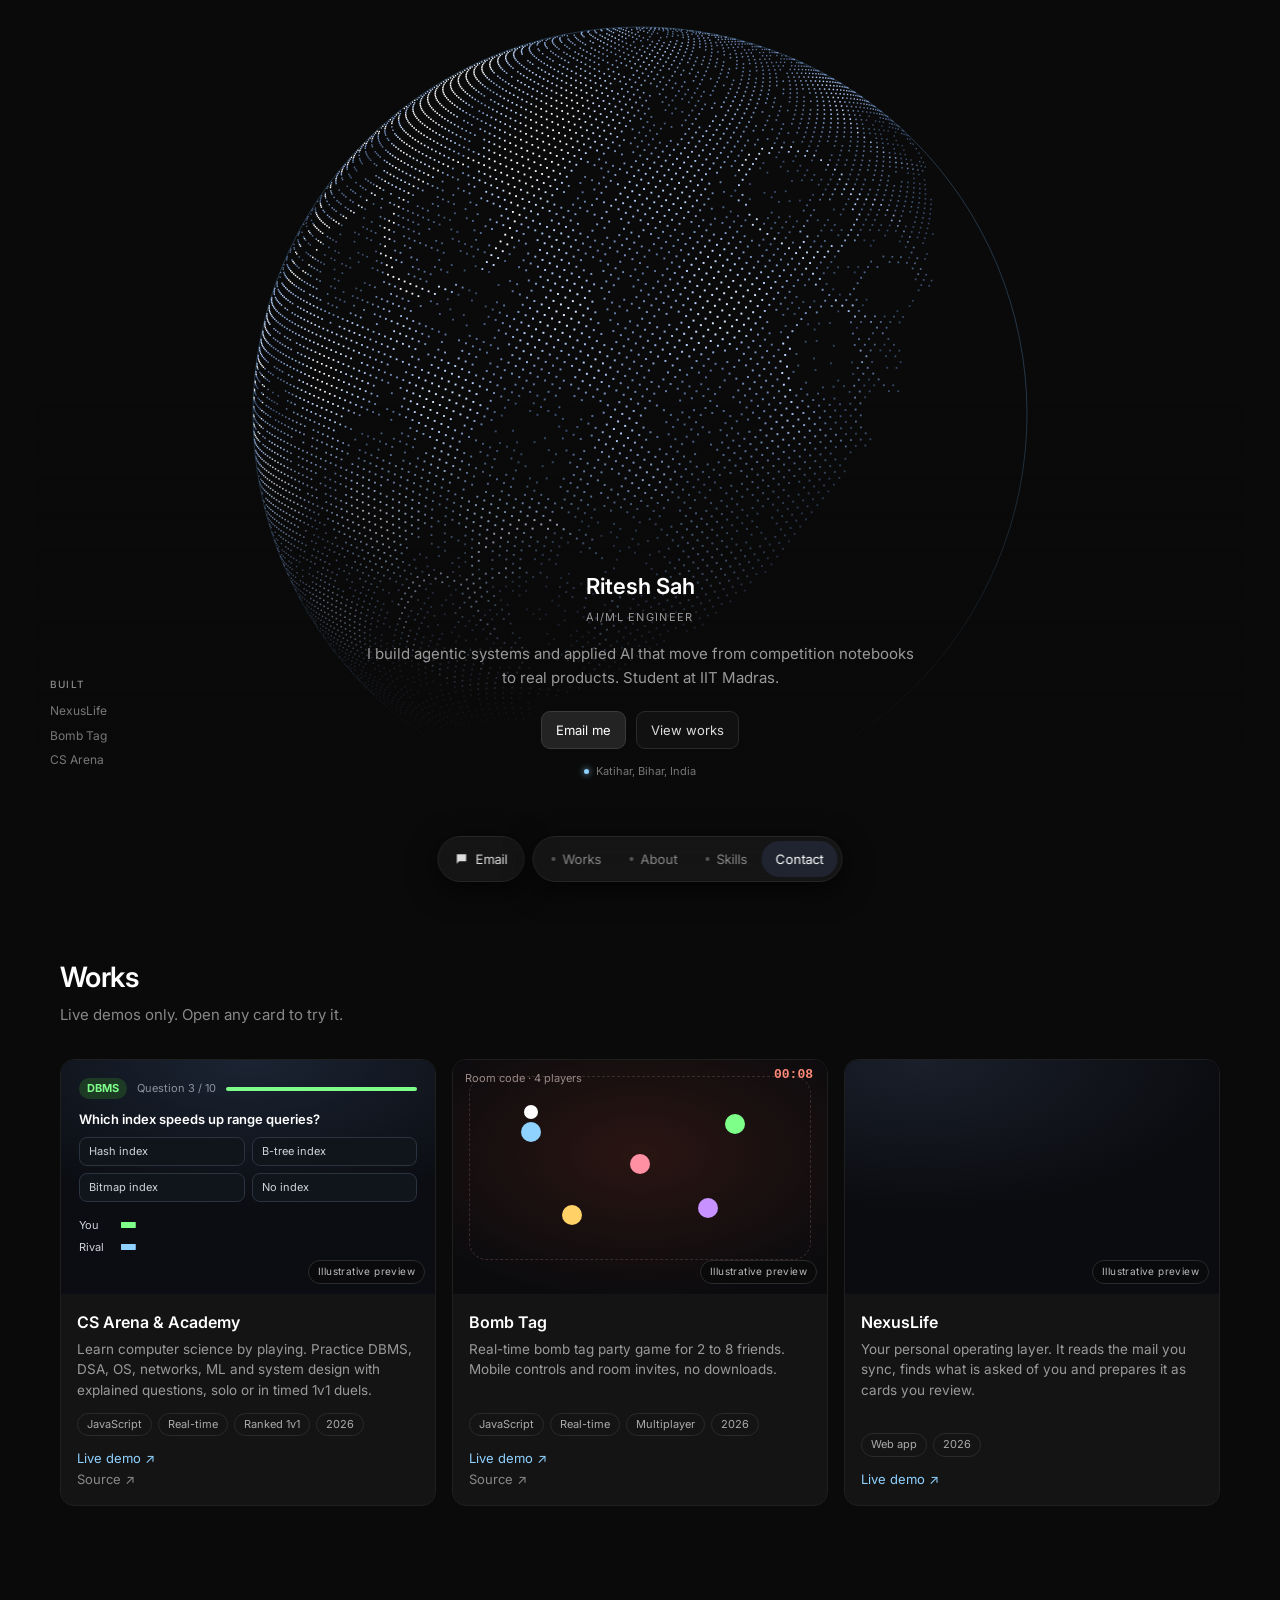
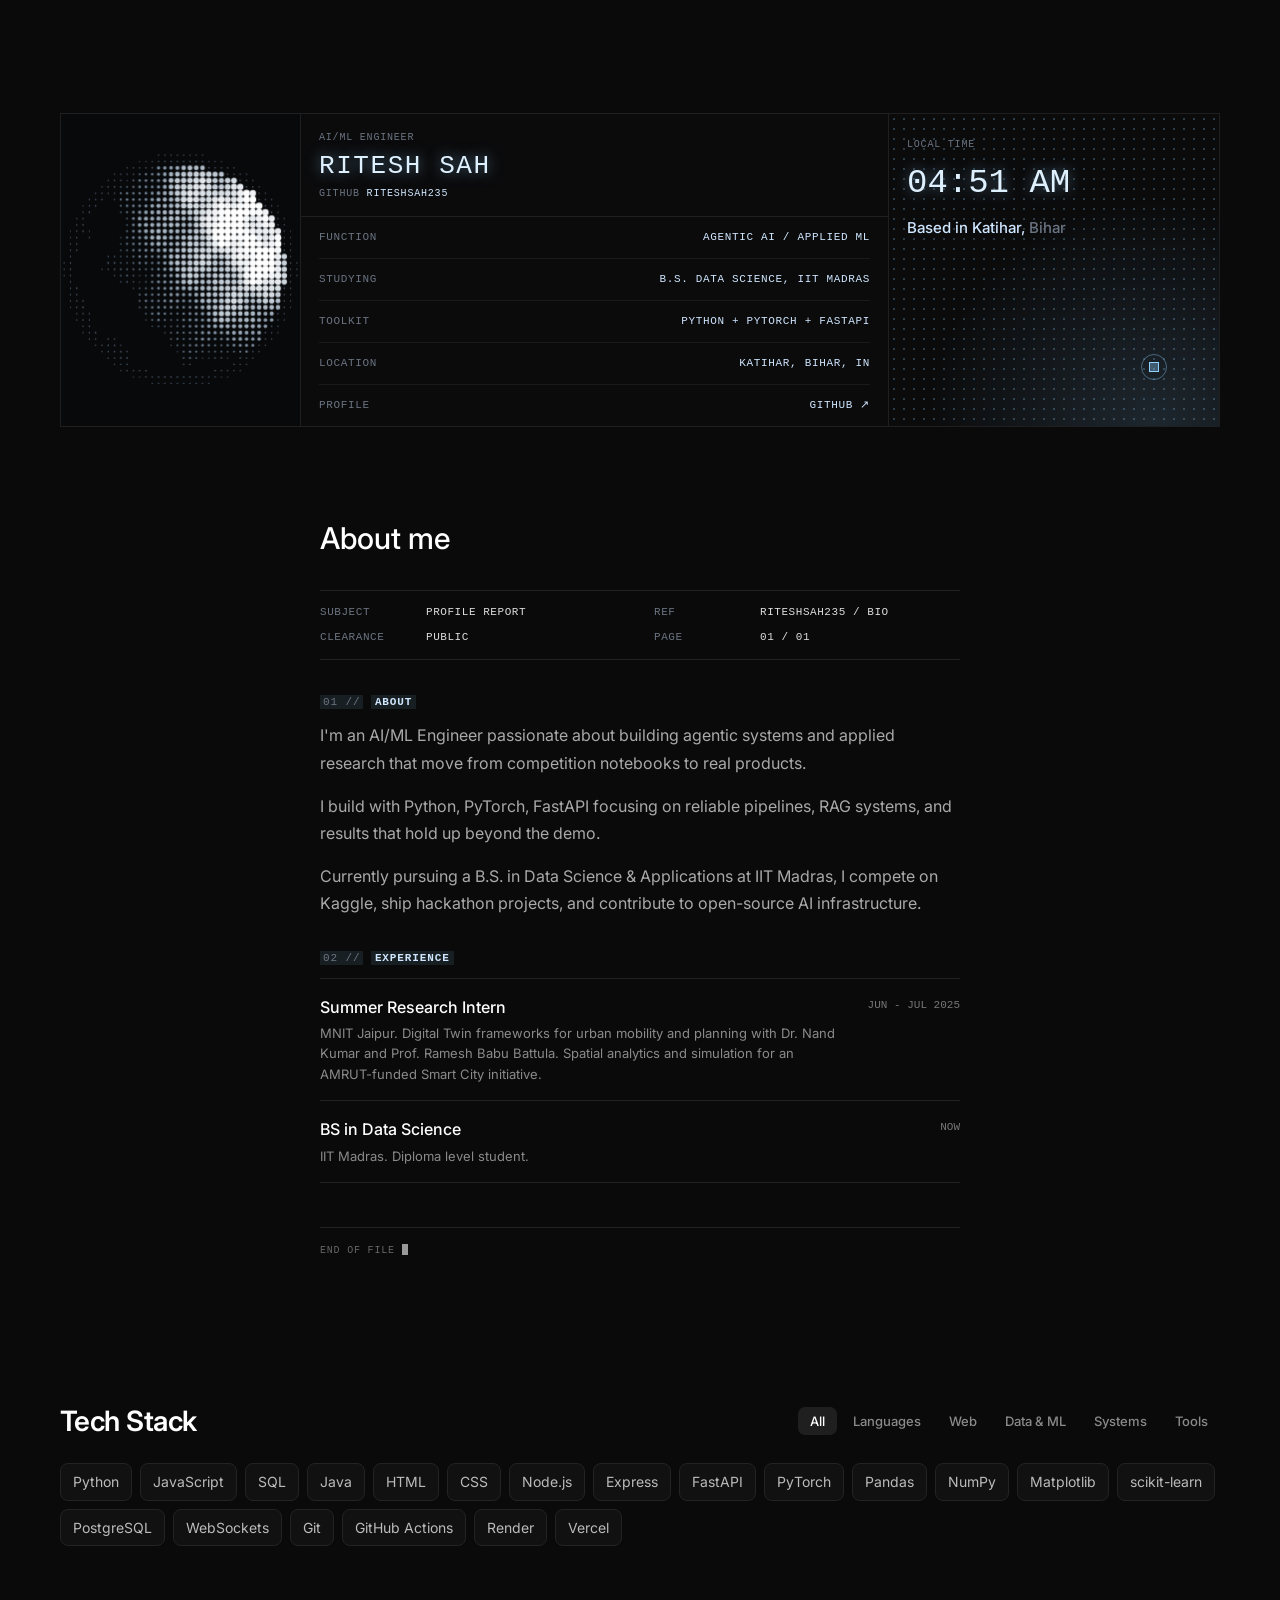
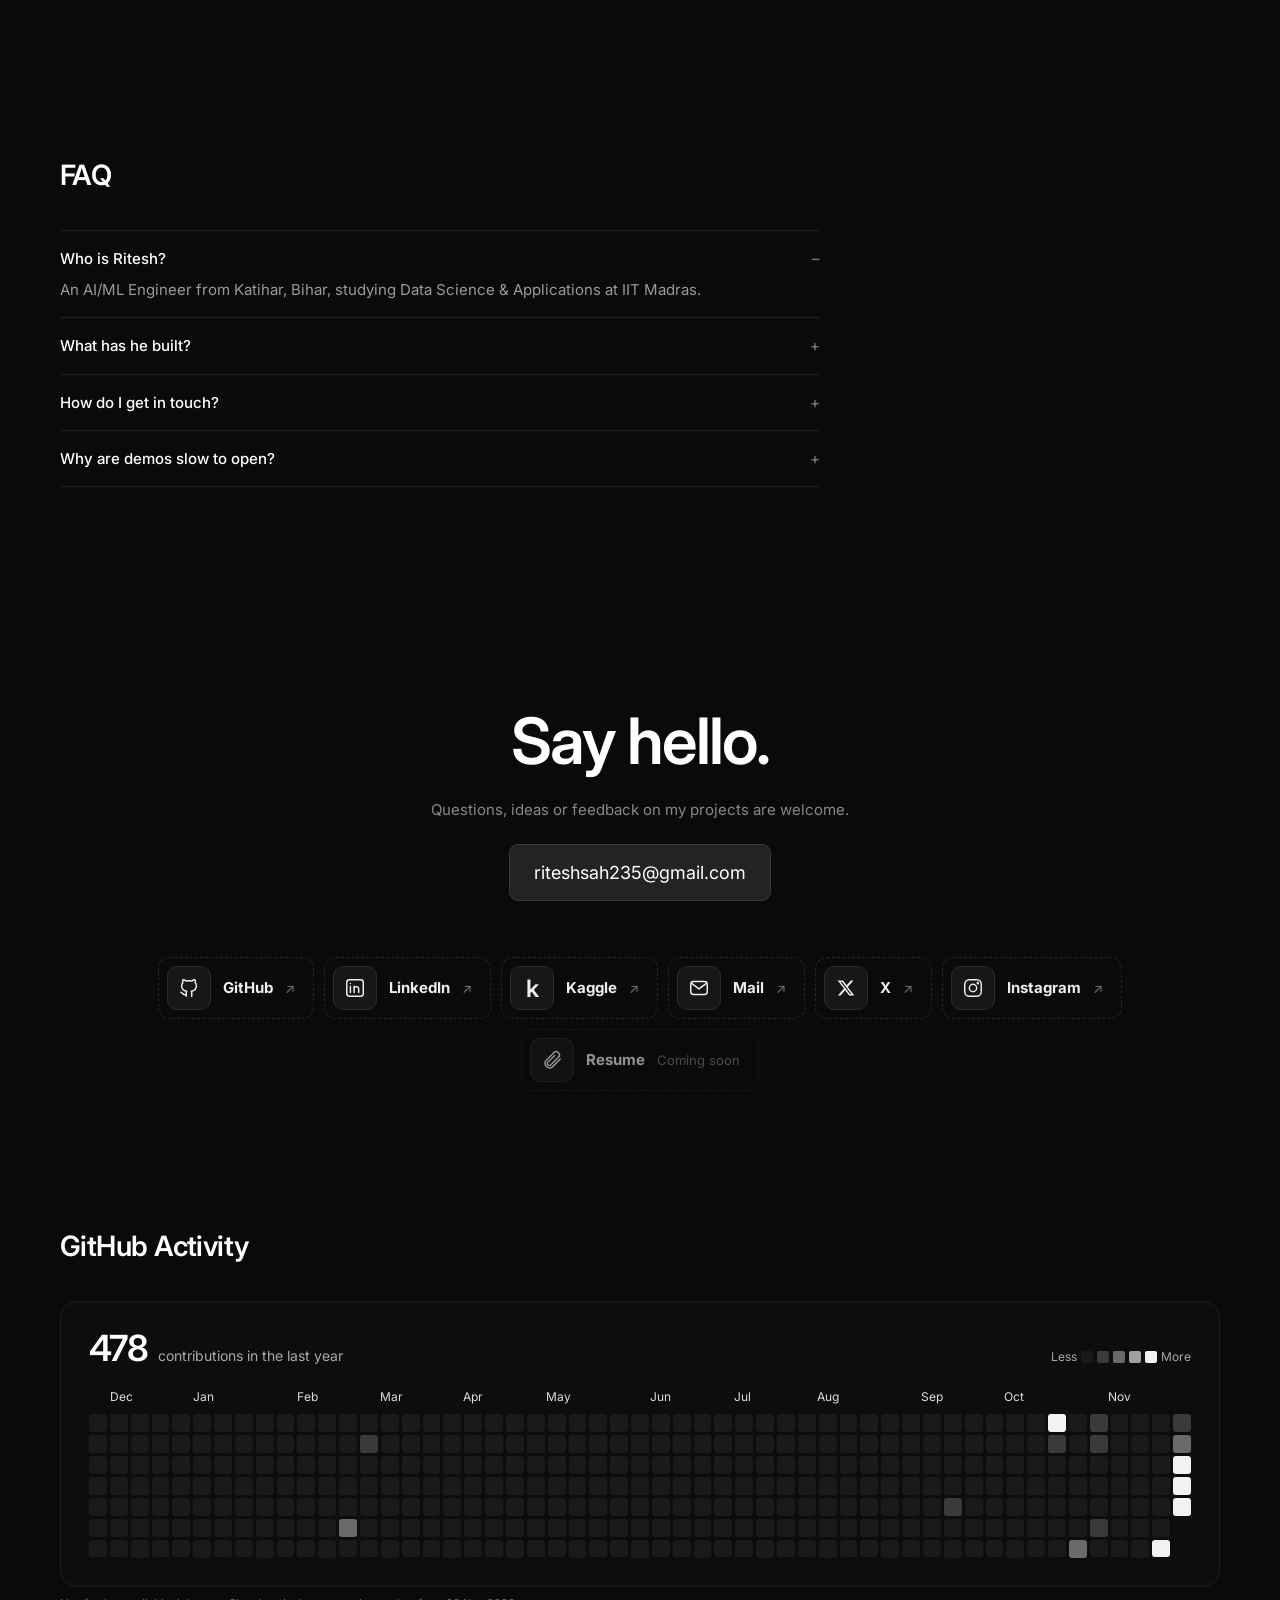
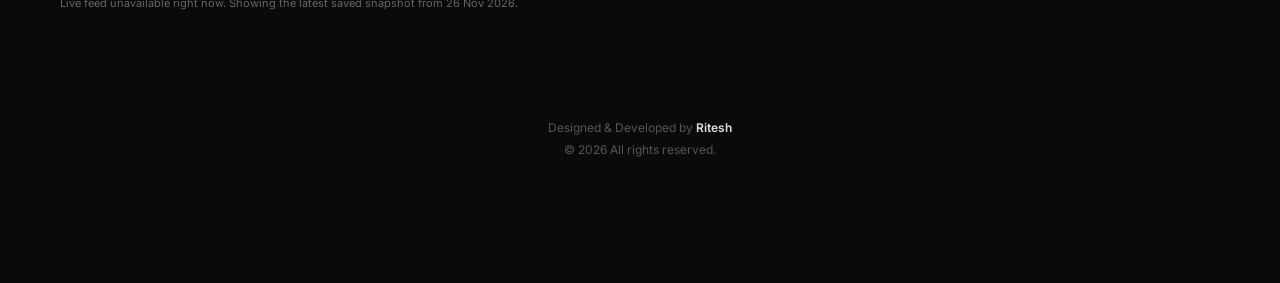
==== index.html @ d770f4d2 "Publish portfolio site" ====
<!doctype html>
<html lang="en">
<head>
<meta charset="utf-8">
<meta name="viewport" content="width=device-width, initial-scale=1">
<title>Ritesh Sah, AI/ML Engineer</title>
<meta name="description" content="Ritesh Sah is an AI/ML Engineer building agentic systems and applied research. Live projects, tech stack, GitHub activity and contact.">
<meta property="og:title" content="Ritesh Sah, AI/ML Engineer">
<meta property="og:description" content="Learning by building. Improving by testing. Live projects, experience and contact.">
<link rel="preconnect" href="https://fonts.googleapis.com">
<link rel="preconnect" href="https://fonts.gstatic.com" crossorigin>
<link href="https://fonts.googleapis.com/css2?family=Inter:wght@400;500;600&display=swap" rel="stylesheet">
<link rel="stylesheet" href="style.css">
</head>
<body>
<script>document.documentElement.classList.add("js")</script>

<section id="top" class="hero">
  <canvas id="moon" aria-hidden="true"></canvas>
  <div class="hero-text">
    <h1 style="--i:0">Ritesh Sah</h1>
    <p class="role" style="--i:1">AI/ML ENGINEER</p>
    <p class="lead" style="--i:2">I build agentic systems and applied AI that move from competition notebooks to real products. Student at IIT Madras.</p>
    <div class="cta" style="--i:3">
      <a class="btn primary" href="mailto:riteshsah235@gmail.com">Email me</a>
      <a class="btn" href="#works">View works</a>
    </div>
    <p class="avail" style="--i:4"><i></i>Katihar, Bihar, India</p>
  </div>
  <aside class="clients">
    <h6>BUILT</h6>
    <a href="#works">NexusLife</a><a href="#works">Bomb Tag</a><a href="#works">CS Arena</a>
  </aside>
</section>

<main>
<section id="works" class="works" data-reveal>
  <div class="sec-head"><h2>Works</h2><p>Live demos only. Open any card to try it.</p></div>
  <div class="grid">
    <article class="card" data-card>
      <a class="shot" href="https://cs-arena-kz30.onrender.com/" target="_blank" rel="noopener"><div class="viz v-cs" aria-hidden="true"><div class="vh"><b>DBMS</b><span>Question 3 / 10</span><i class="tmr"></i></div><p class="q">Which index speeds up range queries?</p><div class="opts"><div>Hash index</div><div class="c">B-tree index</div><div>Bitmap index</div><div>No index</div></div><div class="duel"><span>You</span><em class="b1"></em><span>Rival</span><em class="b2"></em></div></div><img class="cap" src="cs-arena.jpg" alt="CS Arena and Academy home page" loading="lazy"><span class="vtag"><u>Illustrative preview</u><u>Demo capture</u></span></a>
      <div class="meta"><div><h3>CS Arena &amp; Academy</h3><p>Learn computer science by playing. Practice DBMS, DSA, OS, networks, ML and system design with explained questions, solo or in timed 1v1 duels.</p></div>
      <ul class="tags"><li>JavaScript</li><li>Real-time</li><li>Ranked 1v1</li><li>2026</li></ul>
      <a class="go" href="https://cs-arena-kz30.onrender.com/" target="_blank" rel="noopener">Live demo ↗</a> <a class="go alt" href="https://github.com/riteshsah235/cs-arena" target="_blank" rel="noopener">Source ↗</a></div>
    </article>
    <article class="card" data-card>
      <a class="shot" href="https://bomb-tag-arena.onrender.com/" target="_blank" rel="noopener"><div class="viz v-bt" aria-hidden="true"><div class="arena"><b class="p p1"></b><b class="p p2"></b><b class="p p3"></b><b class="p p4"></b><b class="p p5"></b><i class="bomb"></i></div><span class="room">Room code · 4 players</span><span class="clock">00:08</span></div><img class="cap" src="bomb-tag.jpg" alt="Bomb Tag landing screen" loading="lazy"><span class="vtag"><u>Illustrative preview</u><u>Demo capture</u></span></a>
      <div class="meta"><div><h3>Bomb Tag</h3><p>Real-time bomb tag party game for 2 to 8 friends. Mobile controls and room invites, no downloads.</p></div>
      <ul class="tags"><li>JavaScript</li><li>Real-time</li><li>Multiplayer</li><li>2026</li></ul>
      <a class="go" href="https://bomb-tag-arena.onrender.com/" target="_blank" rel="noopener">Live demo ↗</a> <a class="go alt" href="https://github.com/riteshsah235/bomb-tag-arena" target="_blank" rel="noopener">Source ↗</a></div>
    </article>
    <article class="card" data-card>
      <a class="shot" href="https://nexuslife-dg8a.onrender.com/" target="_blank" rel="noopener"><div class="viz v-nx" aria-hidden="true"><div class="mail"><div class="m m1"><b></b><span></span></div><div class="m m2 hit"><b></b><span></span></div><div class="m m3"><b></b><span></span></div><div class="m m4"><b></b><span></span></div></div><div class="stack"><div class="k k1">Action found</div><div class="k k2">Ready to review</div></div></div><img class="cap" src="nexuslife.jpg" alt="NexusLife home page" loading="lazy"><span class="vtag"><u>Illustrative preview</u><u>Demo capture</u></span></a>
      <div class="meta"><div><h3>NexusLife</h3><p>Your personal operating layer. It reads the mail you sync, finds what is asked of you and prepares it as cards you review.</p></div>
      <ul class="tags"><li>Web app</li><li>2026</li></ul>
      <a class="go" href="https://nexuslife-dg8a.onrender.com/" target="_blank" rel="noopener">Live demo ↗</a></div>
    </article>
  </div>
</section>

<section id="about" class="about" data-reveal>
  <div class="dossier">
    <canvas id="glyph" class="glyph" width="480" height="520" aria-hidden="true"></canvas>
    <div class="idc">
      <div class="idh"><div><span class="lbl">AI/ML ENGINEER</span><h2 class="idname">RITESH SAH</h2><span class="lbl">GITHUB <b>riteshsah235</b></span></div></div>
      <dl class="idrows">
        <div><dt>Function</dt><dd>Agentic AI / Applied ML</dd></div>
        <div><dt>Studying</dt><dd>B.S. Data Science, IIT Madras</dd></div>
        <div><dt>Toolkit</dt><dd>Python + PyTorch + FastAPI</dd></div>
        <div><dt>Location</dt><dd>Katihar, Bihar, IN</dd></div>
        <div><dt>Profile</dt><dd><a href="https://github.com/riteshsah235" target="_blank" rel="noopener">GitHub ↗</a></dd></div>
      </dl>
    </div>
    <div class="locc"><span class="lbl">LOCAL TIME</span><p class="clock2" id="lt">--:--</p><p class="where">Based in Katihar, <span>Bihar</span></p><i class="pin"></i></div>
  </div>
  <div class="memo">
    <h2>About me</h2>
    <dl class="meta2"><div><dt>Subject</dt><dd>Profile report</dd></div><div><dt>Ref</dt><dd>riteshsah235 / bio</dd></div><div><dt>Clearance</dt><dd>Public</dd></div><div><dt>Page</dt><dd>01 / 01</dd></div></dl>
    <p class="sec"><i>01 //</i> <b>ABOUT</b></p>
    <div class="prose">
      <p>I'm an AI/ML Engineer passionate about building agentic systems and applied research that move from competition notebooks to real products.</p>
      <p>I build with Python, PyTorch, FastAPI focusing on reliable pipelines, RAG systems, and results that hold up beyond the demo.</p>
      <p>Currently pursuing a B.S. in Data Science &amp; Applications at IIT Madras, I compete on Kaggle, ship hackathon projects, and contribute to open-source AI infrastructure.</p>
    </div>
    <p class="sec"><i>02 //</i> <b>EXPERIENCE</b></p>
    <div class="tl">
      <div class="tr"><div><h4>Summer Research Intern</h4><p>MNIT Jaipur. Digital Twin frameworks for urban mobility and planning with Dr. Nand Kumar and Prof. Ramesh Babu Battula. Spatial analytics and simulation for an AMRUT-funded Smart City initiative.</p></div><span>JUN - JUL 2025</span></div>
      <div class="tr"><div><h4>BS in Data Science</h4><p>IIT Madras. Diploma level student.</p></div><span>NOW</span></div>
    </div>
    <p class="eof">END OF FILE <i></i></p>
  </div>
</section>

<section id="skills" class="stack-sec" data-reveal>
  <div class="stack-head"><h2>Tech Stack</h2>
    <div class="filters" role="tablist"><button class="on" data-f="all">All</button><button data-f="lang">Languages</button><button data-f="web">Web</button><button data-f="data">Data &amp; ML</button><button data-f="sys">Systems</button><button data-f="tools">Tools</button></div></div>
  <div class="chips"><span class="chip" data-g="lang data">Python</span><span class="chip" data-g="lang web">JavaScript</span><span class="chip" data-g="lang data">SQL</span><span class="chip" data-g="lang">Java</span><span class="chip" data-g="web">HTML</span><span class="chip" data-g="web">CSS</span><span class="chip" data-g="web">Node.js</span><span class="chip" data-g="web">Express</span><span class="chip" data-g="web data">FastAPI</span><span class="chip" data-g="data">PyTorch</span><span class="chip" data-g="data">Pandas</span><span class="chip" data-g="data">NumPy</span><span class="chip" data-g="data">Matplotlib</span><span class="chip" data-g="data">scikit-learn</span><span class="chip" data-g="sys">PostgreSQL</span><span class="chip" data-g="web sys">WebSockets</span><span class="chip" data-g="tools">Git</span><span class="chip" data-g="tools">GitHub Actions</span><span class="chip" data-g="tools">Render</span><span class="chip" data-g="tools">Vercel</span></div>
</section>

<section id="faq" class="faq" data-reveal>
  <div class="sec-head"><h2>FAQ</h2></div>
  <details open><summary>Who is Ritesh?</summary><p>An AI/ML Engineer from Katihar, Bihar, studying Data Science &amp; Applications at IIT Madras.</p></details>
  <details><summary>What has he built?</summary><p>CS Arena, Bomb Tag, NexusLife and a browser embedding workbench. Each card in Works opens its live demo.</p></details>
  <details><summary>How do I get in touch?</summary><p>Email riteshsah235@gmail.com or message him on LinkedIn, X or Instagram.</p></details>
  <details><summary>Why are demos slow to open?</summary><p>Some demos run on free hosting and sleep when idle. The first load can take a moment.</p></details>
</section>

<section id="contact" class="contact" data-reveal>
  <h2>Say hello.</h2>
  <p>Questions, ideas or feedback on my projects are welcome.</p>
  <a class="btn primary big" href="mailto:riteshsah235@gmail.com">riteshsah235@gmail.com</a>
<div class="tiles"><a class="tile" href="https://github.com/riteshsah235" target="_blank" rel="noopener"><span class="ic"><svg viewBox="0 0 24 24" width="22" height="22" fill="none" stroke="currentColor" stroke-width="1.6" stroke-linecap="round" stroke-linejoin="round"><path d="M9 19c-4 1.5-4-2-6-2.5M15 21v-3.5c0-1 .1-1.400-.5-2 2.800-.3 5.500-1.400 5.500-6a4.600 4.600 0 0 0-1.300-3.200 4.200 4.200 0 0 0-.1-3.200s-1.100-.3-3.500 1.300a12 12 0 0 0-6.200 0C6.500 2.800 5.400 3.100 5.400 3.100a4.200 4.200 0 0 0-.1 3.200A4.600 4.600 0 0 0 4 9.500c0 4.600 2.700 5.700 5.500 6-.6.600-.6 1.200-.5 2V21"/></svg></span><b>GitHub</b><em>↗</em></a><a class="tile" href="https://www.linkedin.com/in/ritesh-sah-0901a62a1/" target="_blank" rel="noopener"><span class="ic"><svg viewBox="0 0 24 24" width="22" height="22" fill="none" stroke="currentColor" stroke-width="1.6" stroke-linecap="round"><path d="M7 10v7M7 7v.01M11 17v-4a2.500 2.500 0 0 1 5 0v4M11 10v7"/><rect x="3" y="3" width="18" height="18" rx="3"/></svg></span><b>LinkedIn</b><em>↗</em></a><a class="tile" href="https://www.kaggle.com/riteshkanti" target="_blank" rel="noopener"><span class="ic"><span style="font:600 24px Inter">k</span></span><b>Kaggle</b><em>↗</em></a><a class="tile" href="mailto:riteshsah235@gmail.com" target="_blank" rel="noopener"><span class="ic"><svg viewBox="0 0 24 24" width="22" height="22" fill="none" stroke="currentColor" stroke-width="1.6" stroke-linejoin="round"><rect x="3" y="5" width="18" height="14" rx="3"/><path d="m4 7 8 6 8-6"/></svg></span><b>Mail</b><em>↗</em></a><a class="tile" href="https://x.com/riteshsah235" target="_blank" rel="noopener"><span class="ic"><svg viewBox="0 0 24 24" width="20" height="20" fill="currentColor"><path d="M17.800 3h3.100l-6.800 7.700L22 21h-6.200l-4.800-6.300L5.400 21H2.300l7.300-8.300L2 3h6.400l4.400 5.800zm-1.100 16.200h1.700L7.400 4.700H5.600z"/></svg></span><b>X</b><em>↗</em></a><a class="tile" href="https://www.instagram.com/ritesh_kanti" target="_blank" rel="noopener"><span class="ic"><svg viewBox="0 0 24 24" width="22" height="22" fill="none" stroke="currentColor" stroke-width="1.6"><rect x="3" y="3" width="18" height="18" rx="5"/><circle cx="12" cy="12" r="4"/><circle cx="17.300" cy="6.700" r=".6" fill="currentColor"/></svg></span><b>Instagram</b><em>↗</em></a><span class="tile soon" aria-disabled="true"><span class="ic"><svg viewBox="0 0 24 24" width="22" height="22" fill="none" stroke="currentColor" stroke-width="1.6" stroke-linecap="round" stroke-linejoin="round"><path d="m21 11-8.500 8.500a5 5 0 0 1-7-7L14 4a3.500 3.500 0 0 1 5 5l-8.500 8.500a2 2 0 0 1-3-3L15 7"/></svg></span><b>Resume</b><em>Coming soon</em></span></div>
</section>
<section id="activity" class="activity" data-reveal>
  <div class="sec-head"><h2>GitHub Activity</h2></div>
  <div class="panel">
    <div class="heat-top"><p class="stat"><b id="totalnum">-</b><span id="total">Loading contributions from GitHub...</span></p><span class="legend">Less <i class="l0"></i><i class="l1"></i><i class="l2"></i><i class="l3"></i><i class="l4"></i> More</span></div>
    <div class="blocks" id="blocks" aria-label="GitHub contributions in the last year"></div>
  </div>
  <p class="src" id="src"></p>
</section>
</main>
<footer class="foot"><p>Designed &amp; Developed by <strong>Ritesh</strong></p><p>© 2026 All rights reserved.</p></footer>

<nav class="dock" aria-label="Sections">
  <a class="ask" href="mailto:riteshsah235@gmail.com"><svg width="14" height="14" viewBox="0 0 24 24" fill="currentColor"><path d="M4 4h16v12H8l-4 4z"/></svg>Email</a>
  <div class="pill"><span class="ind" aria-hidden="true"></span>
    <a href="#works" data-s="works"><i></i>Works</a><a href="#about" data-s="about"><i></i>About</a><a href="#skills" data-s="skills"><i></i>Skills</a><a href="#contact" data-s="contact">Contact</a>
  </div>
</nav>
<script src="app.js"></script>
</body>
</html>
---- style.css ----
*{box-sizing:border-box;margin:0}
html{scroll-behavior:smooth;background:#0a0a0a}
body{background:#0a0a0a;color:#e8e8e8;font:400 15px/1.55 Inter,system-ui,sans-serif;-webkit-font-smoothing:antialiased}
a{color:inherit;text-decoration:none}
.top{position:absolute;right:18px;top:14px;z-index:5;font-size:11px;color:#777;letter-spacing:.06em}
.hero{position:relative;min-height:100svh;display:flex;flex-direction:column;align-items:center;justify-content:flex-end;overflow:hidden;padding:0 20px 120px}
#moon{position:absolute;left:50%;top:0;transform:translateX(-50%);width:min(900px,120vw);height:min(900px,120vw);pointer-events:none}
.hero-text{position:relative;text-align:center;max-width:560px;margin-top:40vh}
h1{font-size:22px;font-weight:600;color:#fff}
.role{font-size:11px;letter-spacing:.12em;color:#9a9a9a;margin:6px 0 16px}
.lead{color:#9a9a9a;font-size:15px}
.cta{display:flex;gap:10px;justify-content:center;margin:22px 0 14px}
.btn{display:inline-flex;align-items:center;padding:8px 14px;border-radius:9px;border:1px solid #2a2a2a;background:#111;font-size:13px;color:#ddd;transition:.2s}
.btn:hover{border-color:#555;color:#fff}
.btn.primary{background:#232323;border-color:#3a3a3a;color:#fff}
.btn.big{font-size:18px;padding:14px 24px;margin:22px 0}
.avail{font-size:11px;color:#777;display:flex;gap:7px;align-items:center;justify-content:center}
.avail i{width:5px;height:5px;border-radius:50%;background:#8fd1ff;box-shadow:0 0 6px #8fd1ff}
.clients{position:absolute;left:14px;bottom:130px;font-size:12px;display:flex;flex-direction:column;gap:6px}
.clients h6,.stack h6{font-size:10px;letter-spacing:.12em;color:#8a8a8a;font-weight:500;margin-bottom:4px}
.clients a{color:#777}.clients a:hover{color:#fff}
section{max-width:1240px;margin:0 auto;padding:80px 16px}
.sec-head{margin-bottom:28px}
.sec-head h2{font-size:28px;font-weight:600;letter-spacing:-.02em;color:#fff}
.sec-head p{color:#888;margin-top:4px}
.grid{display:grid;grid-template-columns:repeat(3,1fr);gap:16px}
.card{display:flex;flex-direction:column;background:#141414;border:1px solid #1f1f1f;border-radius:14px;overflow:hidden;transition:.25s}
.card:hover{border-color:#333;transform:translateY(-2px)}
.shot{display:block;overflow:hidden;background:#000;aspect-ratio:16/10}
.tall .shot{aspect-ratio:16/12}
.shot img{width:100%;height:100%;object-fit:cover;object-position:top;display:block;transition:transform .6s}
.card:hover .shot img{transform:scale(1.04)}
.meta{padding:16px}
.meta h3{font-size:16px;color:#fff;font-weight:600}
.meta p{color:#9a9a9a;font-size:13.5px;margin-top:4px}
.tags{list-style:none;padding:0;display:flex;flex-wrap:wrap;gap:6px;margin:12px 0}
.tags li{font-size:11px;color:#aaa;border:1px solid #2a2a2a;border-radius:99px;padding:2px 9px}
.go{font-size:13px;color:#8fd1ff;margin-right:12px}.go.alt{color:#888}.go:hover{color:#fff}
.quote{padding:22px;background:linear-gradient(160deg,#1b1530,#12121c)}
.quote .qm{font-size:44px;line-height:1;color:#fff}
.quote p{font-size:18px;color:#f0f0f0;margin:6px 0 20px}
.quote footer{display:flex;align-items:center;gap:8px;font-size:12px;color:#aaa}
.quote img{width:24px;height:24px;border-radius:50%;object-fit:cover}.quote b{color:#fff}
.more{margin-top:10px;color:#888;font-size:13px}.more a{color:#ccc;text-decoration:underline}
.about-grid{display:grid;grid-template-columns:320px 1fr;gap:40px;align-items:start}
.photo{width:100%;aspect-ratio:4/5;object-fit:cover;border-radius:14px;border:1px solid #222;filter:grayscale(.15)}
.big{margin-bottom:34px}.big p{font-size:20px;line-height:1.45;color:#eee;letter-spacing:-.01em;margin-bottom:16px}.big p+p{color:#a8a8a8;font-size:17px}
.row{display:grid;grid-template-columns:90px 1fr;gap:16px;padding:18px 0;border-top:1px solid #1f1f1f}
.row span{color:#777;font-size:13px}.row h4{color:#fff;font-weight:500;font-size:16px}.row p{color:#9a9a9a;margin-top:4px;font-size:14px}
.svc{display:grid;grid-template-columns:repeat(4,1fr);gap:14px}
.svc div{background:#141414;border:1px solid #1f1f1f;border-radius:14px;padding:20px}
.svc span{font-size:12px;color:#777}.svc h3{margin:28px 0 6px;color:#fff;font-size:17px;font-weight:600}.svc p{color:#9a9a9a;font-size:13.5px}
.stack{margin-top:30px}.stack p{color:#aaa;font-size:14px}
.faq{max-width:800px}
details{border-top:1px solid #1f1f1f;padding:16px 0}details:last-child{border-bottom:1px solid #1f1f1f}
summary{cursor:pointer;color:#fff;font-weight:500;list-style:none;display:flex;justify-content:space-between}
summary::after{content:"+";color:#777}details[open] summary::after{content:"–"}
details p{color:#9a9a9a;margin-top:8px}
.contact{text-align:center;padding:100px 16px 140px}
.contact h2{font-size:clamp(34px,6vw,64px);letter-spacing:-.03em;color:#fff;font-weight:600}
.contact p{color:#888;margin-top:8px}
.links{display:flex;gap:18px;justify-content:center;flex-wrap:wrap;color:#999;font-size:14px}.links a:hover{color:#fff}
.foot{text-align:center;color:#555;font-size:12px;padding:0 0 110px}
.dock{position:fixed;left:50%;bottom:18px;transform:translateX(-50%);display:flex;gap:8px;z-index:20}
.ask,.pill{background:rgba(24,24,24,.8);backdrop-filter:blur(14px);border:1px solid #262626;border-radius:99px;box-shadow:0 8px 30px #000a}
.ask{display:flex;align-items:center;gap:7px;padding:0 16px;font-size:13px;color:#ddd}
.pill{display:flex;padding:4px}
.pill a{display:flex;align-items:center;gap:7px;padding:8px 14px;border-radius:99px;font-size:13px;color:#8a8a8a;transition:.2s}
.pill a i{width:4px;height:4px;border-radius:50%;background:#555}
.pill a.on{background:#1f2430;color:#fff}.pill a.on i{background:#8fd1ff}
.pill a:hover{color:#fff}
@media(max-width:820px){
 
 .svc{grid-template-columns:1fr 1fr}.clients{display:none}
 .hero-text{margin-top:46vh}.row{grid-template-columns:1fr;gap:4px}
 .pill a{padding:8px 9px;font-size:12px}.pill a i{display:none}.ask{padding:0 12px}
}
@media(max-width:480px){.svc{grid-template-columns:1fr}.grid{columns:1}}
.hero::after{content:"";position:absolute;left:0;right:0;bottom:0;height:55%;background:linear-gradient(to bottom,transparent,#0a0a0a 72%);pointer-events:none}
.hero-text,.clients{z-index:2}
@media(max-width:820px){.hero{padding-bottom:140px}}

.meta{display:flex;flex-direction:column;flex:1}.meta .tags{margin-top:auto;padding-top:12px}.quote{justify-content:space-between}
@media(max-width:900px){.grid{grid-template-columns:1fr 1fr}}@media(max-width:560px){.grid{grid-template-columns:1fr}}
.quote{grid-column:span 3}@media(max-width:900px){.quote{grid-column:span 1}}

.stack-sec{padding-top:40px}
.stack-head{display:flex;justify-content:space-between;align-items:center;gap:14px;flex-wrap:wrap;margin-bottom:20px}
.stack-head h2,.activity h2{font-size:28px;font-weight:600;letter-spacing:-.02em;color:#fff}
.filters{display:flex;gap:4px;flex-wrap:wrap}
.filters button{background:none;border:0;color:#8a8a8a;font:500 13px Inter,sans-serif;padding:6px 12px;border-radius:7px;cursor:pointer}
.filters button.on{background:#1f1f1f;color:#fff}.filters button:hover{color:#fff}
.chips{display:flex;flex-wrap:wrap;gap:8px}
.chip{border:1px solid #232323;background:#111;border-radius:8px;padding:7px 12px;font-size:14px;color:#bbb}
.chip.off{display:none}
.activity{padding-top:30px}
.heat-wrap{overflow-x:auto;padding-bottom:6px}
.months{position:relative;height:18px;font-size:12px;color:#ddd;min-width:760px}
.months span{position:absolute;top:0}
.heat{display:grid;grid-template-rows:repeat(7,1fr);grid-auto-flow:column;grid-auto-columns:12px;gap:3px;min-width:760px;margin-top:6px}
.heat i{width:12px;height:12px;border-radius:2px;background:#1a1a1a}
.heat i.l1,.legend i.l1{background:#3a3a3a}.heat i.l2,.legend i.l2{background:#6a6a6a}.heat i.l3,.legend i.l3{background:#a0a0a0}.heat i.l4,.legend i.l4{background:#f2f2f2}
.heat-foot{display:flex;justify-content:space-between;align-items:center;gap:10px;flex-wrap:wrap;font-size:13px;color:#aaa;margin-top:14px}
.legend{display:flex;align-items:center;gap:4px}.legend i{width:12px;height:12px;border-radius:2px;background:#1a1a1a;display:inline-block}
.src{font-size:11px;color:#666;margin-top:6px}

.tiles{display:flex;flex-wrap:wrap;gap:10px;justify-content:center;margin-top:34px}
.tile{display:flex;align-items:center;gap:12px;padding:8px 18px 8px 8px;border:1px dashed #262626;border-radius:12px;color:#eee;font-size:15px;transition:.2s}
.tile .ic{width:44px;height:44px;border-radius:10px;border:1px solid #2c2c2c;background:#171717;display:grid;place-items:center}
.tile em{font-style:normal;color:#777;font-size:13px}
a.tile:hover{border-color:#555;background:#111}
.tile.soon{opacity:.6;cursor:default}
.foot p{margin:2px 0}.foot strong{color:#ddd;font-weight:600}

/* ---- layout rhythm ---- */
:root{--wrap:1160px;--gut:24px;--sp:104px}
section{max-width:calc(var(--wrap) + var(--gut)*2);padding:var(--sp) var(--gut);margin:0 auto}
.hero{padding:0 20px 120px}
.works{padding-top:56px}
.sec-head{margin-bottom:32px}
.faq{max-width:calc(var(--wrap) + var(--gut)*2)}
.faq details,.faq .sec-head{max-width:760px}
.contact{padding-bottom:var(--sp)}
.foot{padding:0 0 120px;line-height:1.7}
.card,.tile{will-change:transform}
.card{position:relative}
.card::before{content:"";position:absolute;inset:0;border-radius:inherit;pointer-events:none;opacity:0;transition:opacity .3s;background:radial-gradient(260px circle at var(--mx,50%) var(--my,50%),rgba(143,209,255,.10),transparent 70%);z-index:1}
.card:hover::before{opacity:1}
.pill{position:relative}.pill a{position:relative;z-index:1}
.pill a.on{background:none}
.ind{position:absolute;top:4px;bottom:4px;left:0;width:0;border-radius:99px;background:#1f2430;transition:transform .45s cubic-bezier(.32,.72,0,1),width .45s cubic-bezier(.32,.72,0,1);z-index:0}
/* ---- motion ---- */
.js [data-reveal]>*,.js .grid>.card{opacity:0;transform:translateY(22px);transition:opacity .8s cubic-bezier(.22,.8,.2,1),transform .8s cubic-bezier(.22,.8,.2,1);transition-delay:calc(var(--i,0)*70ms)}
.js [data-reveal].in>*,.js .grid.in>.card{opacity:1;transform:none}
.js .hero-text>*,.js .clients{opacity:0;animation:rise .9s cubic-bezier(.22,.8,.2,1) forwards;animation-delay:calc(.25s + var(--i,0)*.1s)}
.js #moon{opacity:0;animation:moonin 1.8s ease .05s forwards}
@keyframes rise{from{opacity:0;transform:translateY(18px)}to{opacity:1;transform:none}}
@keyframes moonin{from{opacity:0;transform:translateX(-50%) scale(.94)}to{opacity:1;transform:translateX(-50%) scale(1)}}
.heat i{transition:opacity .5s;}
.js .heat i{opacity:0}.js .heat.in i{opacity:1;transition-delay:calc(var(--c,0)*9ms)}
.chip{transition:opacity .3s,transform .3s,border-color .2s}.chip:hover{border-color:#444;color:#fff;transform:translateY(-1px)}
.btn:active,.tile:active{transform:scale(.98)}
@media (max-width:820px){:root{--sp:68px;--gut:18px}.works{padding-top:32px}.foot{padding-bottom:110px}}
@media (prefers-reduced-motion:reduce){
 html{scroll-behavior:auto}
 .js [data-reveal]>*,.js .grid>.card,.js .hero-text>*,.js .clients,.js #moon,.js .heat i{opacity:1!important;transform:none!important;animation:none!important;transition:none!important}
 #moon{transform:translateX(-50%)!important}
}
@media (max-width:820px){.hero{padding-bottom:40px}.works{padding-top:24px}}

.heat{grid-template-columns:repeat(var(--cols,53),1fr);grid-auto-columns:unset;grid-auto-flow:row;grid-template-rows:none;gap:3px;min-width:760px}
.heat{grid-auto-flow:column;grid-template-rows:repeat(7,auto);grid-template-columns:repeat(var(--cols,53),minmax(0,1fr))}
.heat i{width:auto;height:auto;aspect-ratio:1;border-radius:3px}
.months{min-width:760px}
.heat-wrap{padding-bottom:0}
.heat-foot{margin-top:16px}.src{margin-top:8px}
html{scroll-padding-bottom:110px}
@media (max-width:820px){.heat{min-width:0;gap:3px}.months{min-width:0}.heat i{border-radius:1.5px}.heat-wrap{overflow:visible}}

/* activity panel */
.panel{border:1px solid #1f1f1f;border-radius:16px;padding:28px;background:#0d0d0d}
.heat-top{display:flex;justify-content:space-between;align-items:flex-end;gap:12px;flex-wrap:wrap;margin-bottom:22px}
.stat{display:flex;align-items:baseline;gap:10px;margin:0;color:#aaa;font-size:14px}
.stat b{font-size:36px;font-weight:600;letter-spacing:-.02em;color:#fff;line-height:1}
.legend{font-size:12px;color:#aaa}
.heat-foot{display:none}
.blocks{display:flex;flex-direction:column;gap:18px}
.heat{min-width:0}
.heat i[data-tip]{cursor:default}.heat i[data-tip]:hover{outline:1px solid #fff;outline-offset:1px}
.tip{position:fixed;z-index:50;pointer-events:none;opacity:0;transition:opacity .12s;background:#fff;color:#0a0a0a;font-size:12px;font-weight:500;padding:6px 10px;border-radius:8px;white-space:nowrap}
.months{min-width:0;height:20px;font-size:12px}
@media (max-width:820px){.panel{padding:18px}.stat b{font-size:30px}.heat{gap:3px}.heat i{border-radius:2px}.months{font-size:11px}}

/* animated project previews (illustrative, CSS only) */
.shot{position:relative}
.viz{position:absolute;inset:0;padding:18px;display:flex;flex-direction:column;gap:10px;font-size:11px;color:#cfd3da;background:radial-gradient(120% 90% at 50% 0%,#1b2433,#0b0d12 70%);overflow:hidden}
.viz *{animation-play-state:paused}
.grid.in .viz *{animation-play-state:running}
.shot img.cap{position:absolute;inset:0;opacity:0;transition:opacity .4s}
.card:hover .shot img.cap{opacity:1;transform:none}
.vtag{position:absolute;left:10px;bottom:10px;z-index:2;font-size:10px;letter-spacing:.04em;background:rgba(10,10,10,.75);border:1px solid #2a2a2a;border-radius:99px;padding:3px 9px;color:#bbb}
.vtag u{text-decoration:none}.vtag u+u{display:none}
.card:hover .vtag u{display:none}.card:hover .vtag u+u{display:inline}
/* CS Arena */
.v-cs .vh{display:flex;align-items:center;gap:10px}.v-cs .vh b{background:#1d3a24;color:#7dff8a;border-radius:99px;padding:2px 8px}.v-cs .vh span{color:#8b93a1}
.tmr{flex:1;height:4px;border-radius:9px;background:#222;position:relative;overflow:hidden}.tmr::after{content:"";position:absolute;inset:0;background:#7dff8a;transform-origin:left;animation:tm 8s linear infinite}
@keyframes tm{from{transform:scaleX(1)}to{transform:scaleX(0)}}
.v-cs .q{margin:2px 0 0;font-size:14px;font-weight:600;color:#fff}
.opts{display:grid;grid-template-columns:1fr 1fr;gap:7px}.opts div{border:1px solid #2b3240;border-radius:8px;padding:7px 9px;background:#10141b}
.opts .c{animation:pick 8s infinite}
@keyframes pick{0%,38%{border-color:#2b3240;background:#10141b;color:#cfd3da}45%,92%{border-color:#4ade80;background:#12301d;color:#eaffef}100%{border-color:#2b3240;background:#10141b}}
.duel{display:grid;grid-template-columns:34px 1fr;gap:6px 8px;align-items:center;margin-top:auto;padding-bottom:30px}
.duel em{height:6px;border-radius:9px;background:#7dff8a;transform-origin:left;transform:scaleX(.05);display:block}
.duel .b1{animation:b1 8s infinite}.duel .b2{background:#8fd1ff;animation:b2 8s infinite}
@keyframes b1{0%{transform:scaleX(.05)}50%{transform:scaleX(.7)}95%,100%{transform:scaleX(.82)}}
@keyframes b2{0%{transform:scaleX(.05)}60%{transform:scaleX(.45)}95%,100%{transform:scaleX(.6)}}
/* Bomb Tag */
.v-bt{background:radial-gradient(100% 90% at 50% 40%,#2a1512,#0b0b0e 70%);align-items:center;justify-content:center}
.arena{position:absolute;inset:16px 16px 34px;border:1px dashed #3a2a28;border-radius:18px}
.p{position:absolute;width:20px;height:20px;border-radius:50%;margin:-10px 0 0 -10px}
.p1{background:#8fd1ff;left:18%;top:30%;animation:d1 6s ease-in-out infinite}
.p2{background:#7dff8a;left:78%;top:26%;animation:d2 7s ease-in-out infinite}
.p3{background:#ffd166;left:30%;top:76%;animation:d3 6.5s ease-in-out infinite}
.p4{background:#c792ff;left:70%;top:72%;animation:d1 7.5s ease-in-out infinite reverse}
.p5{background:#ff8fa3;left:50%;top:48%;animation:d2 5.5s ease-in-out infinite reverse}
@keyframes d1{50%{transform:translate(16px,12px)}}@keyframes d2{50%{transform:translate(-14px,16px)}}@keyframes d3{50%{transform:translate(12px,-14px)}}
.bomb{position:absolute;width:14px;height:14px;border-radius:50%;background:#fff;box-shadow:0 0 0 0 rgba(255,90,70,.7);margin:-27px 0 0 -7px;animation:pass 8s infinite,pulse 1s infinite;left:18%;top:30%}
@keyframes pass{0%,20%{left:18%;top:30%}25%,45%{left:78%;top:26%}50%,70%{left:30%;top:76%}75%,95%{left:70%;top:72%}100%{left:18%;top:30%}}
@keyframes pulse{70%{box-shadow:0 0 0 12px rgba(255,90,70,0)}}
.room{position:absolute;left:12px;top:10px;color:#9a8a88}.clock{position:absolute;right:14px;top:8px;font:600 13px/1 ui-monospace,monospace;color:#ff8a78}
/* NexusLife */
.v-nx{flex-direction:row;gap:14px;background:radial-gradient(120% 90% at 20% 0%,#1a1f2b,#0b0c10 70%)}
.mail{flex:1.2;display:flex;flex-direction:column;gap:8px}
.m{display:flex;align-items:center;gap:8px;border:1px solid #232938;border-radius:9px;padding:9px;background:#0f121a;opacity:0;animation:mi 8s infinite}
.m b{width:18px;height:18px;border-radius:50%;background:#2a3142;flex:none}.m span{height:6px;border-radius:9px;background:#2a3142;flex:1}
.m2{animation-delay:.6s}.m3{animation-delay:1.2s}.m4{animation-delay:1.8s}
.m.hit{animation-name:mi,hit}
@keyframes mi{0%{opacity:0;transform:translateY(10px)}8%,90%{opacity:1;transform:none}100%{opacity:0}}
@keyframes hit{0%,35%{border-color:#232938}45%,85%{border-color:#8fd1ff;box-shadow:0 0 0 1px #8fd1ff33}}
.stack{flex:1;position:relative}
.k{position:absolute;left:0;right:0;border:1px solid #2b3345;border-radius:12px;padding:12px;background:#151a26;color:#fff;font-weight:600;font-size:12px;opacity:0}
.k1{top:6px;animation:k1 8s infinite}.k2{top:62px;color:#7dff8a;animation:k2 8s infinite}
@keyframes k1{0%,40%{opacity:0;transform:translateX(-24px)}50%,90%{opacity:1;transform:none}100%{opacity:0}}
@keyframes k2{0%,58%{opacity:0;transform:translateY(12px)}68%,90%{opacity:1;transform:none}100%{opacity:0}}
@media (prefers-reduced-motion:reduce){.viz *{animation:none!important;opacity:1!important}.tmr::after,.duel em{transform:scaleX(.6)}.opts .c{border-color:#4ade80}}
@media (max-width:820px){.viz{padding:14px}.v-cs .q{font-size:13px}}

/* about: dossier layout after rmoon.me/about */
.about{max-width:calc(var(--wrap) + var(--gut)*2)}
.about .sec-head{display:none}
.dossier{display:grid;grid-template-columns:240px 1fr 330px;grid-template-rows:auto auto;border:1px solid #1f1f1f;background:#0b0b0c;font-family:ui-monospace,SFMono-Regular,Menlo,monospace}
.glyph{grid-row:1/3;width:100%;height:100%;display:block;border-right:1px solid #1f1f1f;background:#08090b}
.lbl{font-size:10px;letter-spacing:.08em;color:#6b7482;text-transform:uppercase}.lbl b{color:#cfe6ff;font-weight:500}
.idc{grid-row:1/3;border-right:1px solid #1f1f1f;display:flex;flex-direction:column}
.idh{padding:16px 18px 14px;border-bottom:1px solid #1f1f1f;display:flex;flex-direction:column;gap:6px}
.idh>div{display:flex;flex-direction:column;gap:6px}
.idname{font:500 26px/1.1 ui-monospace,monospace;letter-spacing:.06em;color:#dff0ff;text-shadow:0 0 14px rgba(143,209,255,.55);margin:0}
.idrows{margin:0;padding:0 18px}
.idrows div{display:flex;justify-content:space-between;gap:12px;padding:12px 0;border-bottom:1px solid #1a1a1c;font-size:11px;letter-spacing:.06em;text-transform:uppercase}
.idrows div:last-child{border:0}.idrows dt{color:#6b7482}.idrows dd{margin:0;color:#cfe6ff;text-align:right}.idrows a{color:#cfe6ff}
.locc{grid-column:3;grid-row:1/3;position:relative;padding:18px;overflow:hidden;background:radial-gradient(circle at 80% 100%,rgba(143,209,255,.14),transparent 55%),radial-gradient(rgba(143,209,255,.25) 1px,transparent 1.4px) 0 0/10px 10px}
.clock2{font:500 34px/1 ui-monospace,monospace;color:#dff0ff;margin:10px 0 18px;text-shadow:0 0 14px rgba(143,209,255,.45)}
.where{margin:0;color:#cfe6ff;font:500 15px/1.3 Inter,sans-serif}.where span{color:#6b7482}
.pin{position:absolute;right:60px;bottom:54px;width:10px;height:10px;border:1px solid #8fd1ff;background:#8fd1ff55}
.pin::after{content:"";position:absolute;inset:-9px;border:1px solid #8fd1ff66;border-radius:50%;animation:ping 2.4s ease-out infinite}
@keyframes ping{from{transform:scale(.4);opacity:1}to{transform:scale(2.4);opacity:0}}
.memo{max-width:640px;margin:88px auto 0}
.memo h2{font-size:30px;font-weight:500;color:#fff;margin:0 0 28px}
.meta2{display:grid;grid-template-columns:1fr 1fr;gap:10px 28px;margin:0 0 36px;padding:14px 0;border-top:1px solid #222;border-bottom:1px solid #222;font:11px/1.4 ui-monospace,monospace;text-transform:uppercase;letter-spacing:.05em}
.meta2 div{display:flex;gap:28px}.meta2 dt{color:#6b7482;width:78px;flex:none}.meta2 dd{margin:0;color:#ddd}
.sec{font:11px ui-monospace,monospace;letter-spacing:.08em;margin:34px 0 14px;color:#cfe6ff}.sec i{font-style:normal;color:#6b7482;background:#8fd1ff1a;padding:1px 3px}.sec b{font-weight:600;background:#8fd1ff1a;padding:1px 4px}
.prose p{margin:0 0 16px;color:#a9a9a9;font-size:16px;line-height:1.7}
.tl{border-top:1px solid #222;margin-top:10px}
.tr{display:flex;justify-content:space-between;gap:20px;padding:16px 0;border-bottom:1px solid #222}
.tr h4{margin:0;font-size:16px;font-weight:500;color:#fff}.tr p{margin:4px 0 0;font-size:13px;line-height:1.55;color:#8a8a8a}
.tr>span{font:11px ui-monospace,monospace;color:#777;white-space:nowrap;padding-top:4px}
.eof{margin:44px 0 0;padding-top:16px;border-top:1px solid #222;font:10px ui-monospace,monospace;letter-spacing:.08em;color:#666}
.eof i{display:inline-block;width:6px;height:11px;background:#999;vertical-align:-2px;animation:blink 1s steps(2) infinite}
@keyframes blink{50%{opacity:0}}
@media (max-width:980px){.dossier{grid-template-columns:150px 1fr}.glyph{grid-row:1/3}.idc{grid-row:1;border-right:0}.locc{grid-column:1/3;grid-row:2;border-top:1px solid #1f1f1f}.glyph{grid-row:1}}
@media (max-width:820px){.dossier{grid-template-columns:1fr}.glyph{grid-row:auto;height:240px;border-right:0;border-bottom:1px solid #1f1f1f}.idc{grid-row:auto;border-bottom:1px solid #1f1f1f}.locc{grid-column:auto;grid-row:auto;border:0}.memo{margin-top:56px}.meta2{grid-template-columns:1fr}.tr{flex-direction:column;gap:6px}.tr>span{padding:0;order:-1}.idname{font-size:22px}}
@media (prefers-reduced-motion:reduce){.pin::after,.eof i{animation:none}}
.v-cs{gap:8px;padding-bottom:12px}.opts div{padding:5px 9px}.duel{padding-bottom:26px;gap:5px 8px}.v-cs .q{font-size:13px}
.vtag{left:auto;right:10px}
.v-cs .duel{margin-top:auto}
@media (max-width:820px){.shot{aspect-ratio:16/11}}
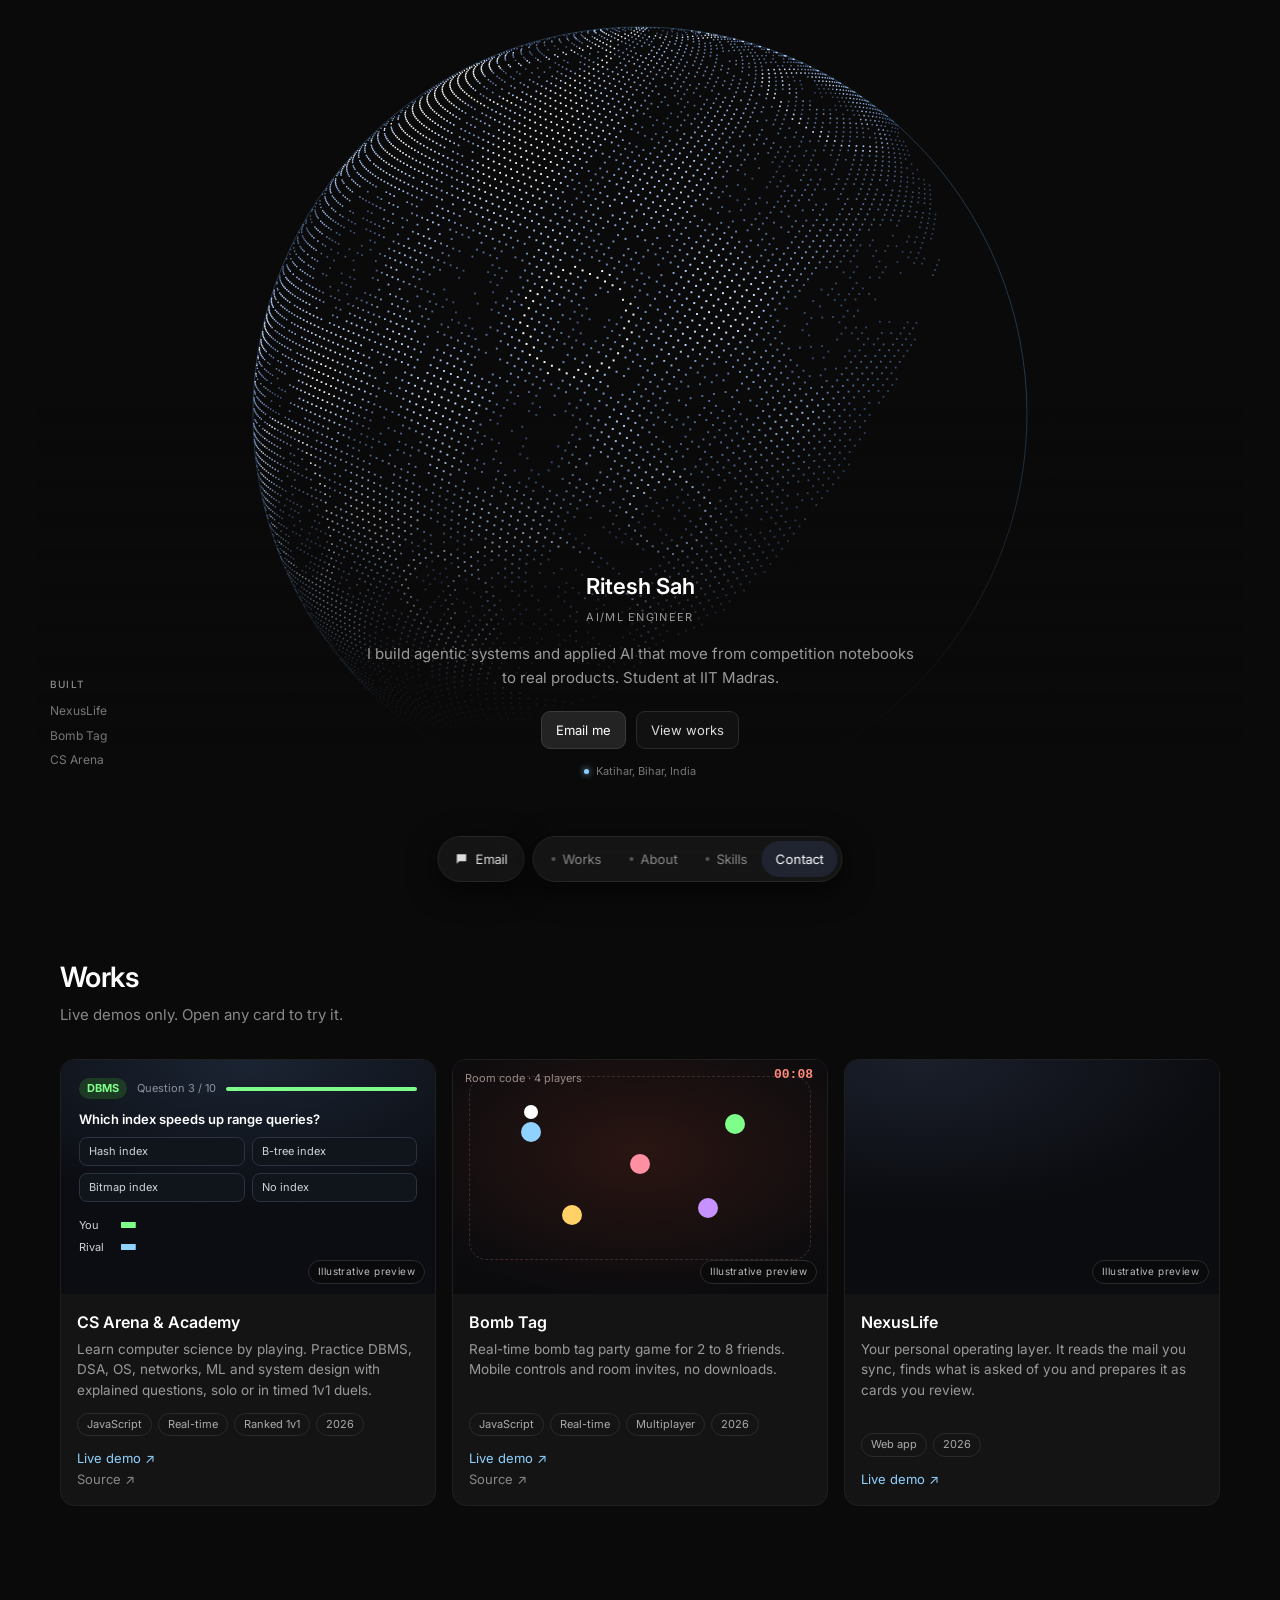
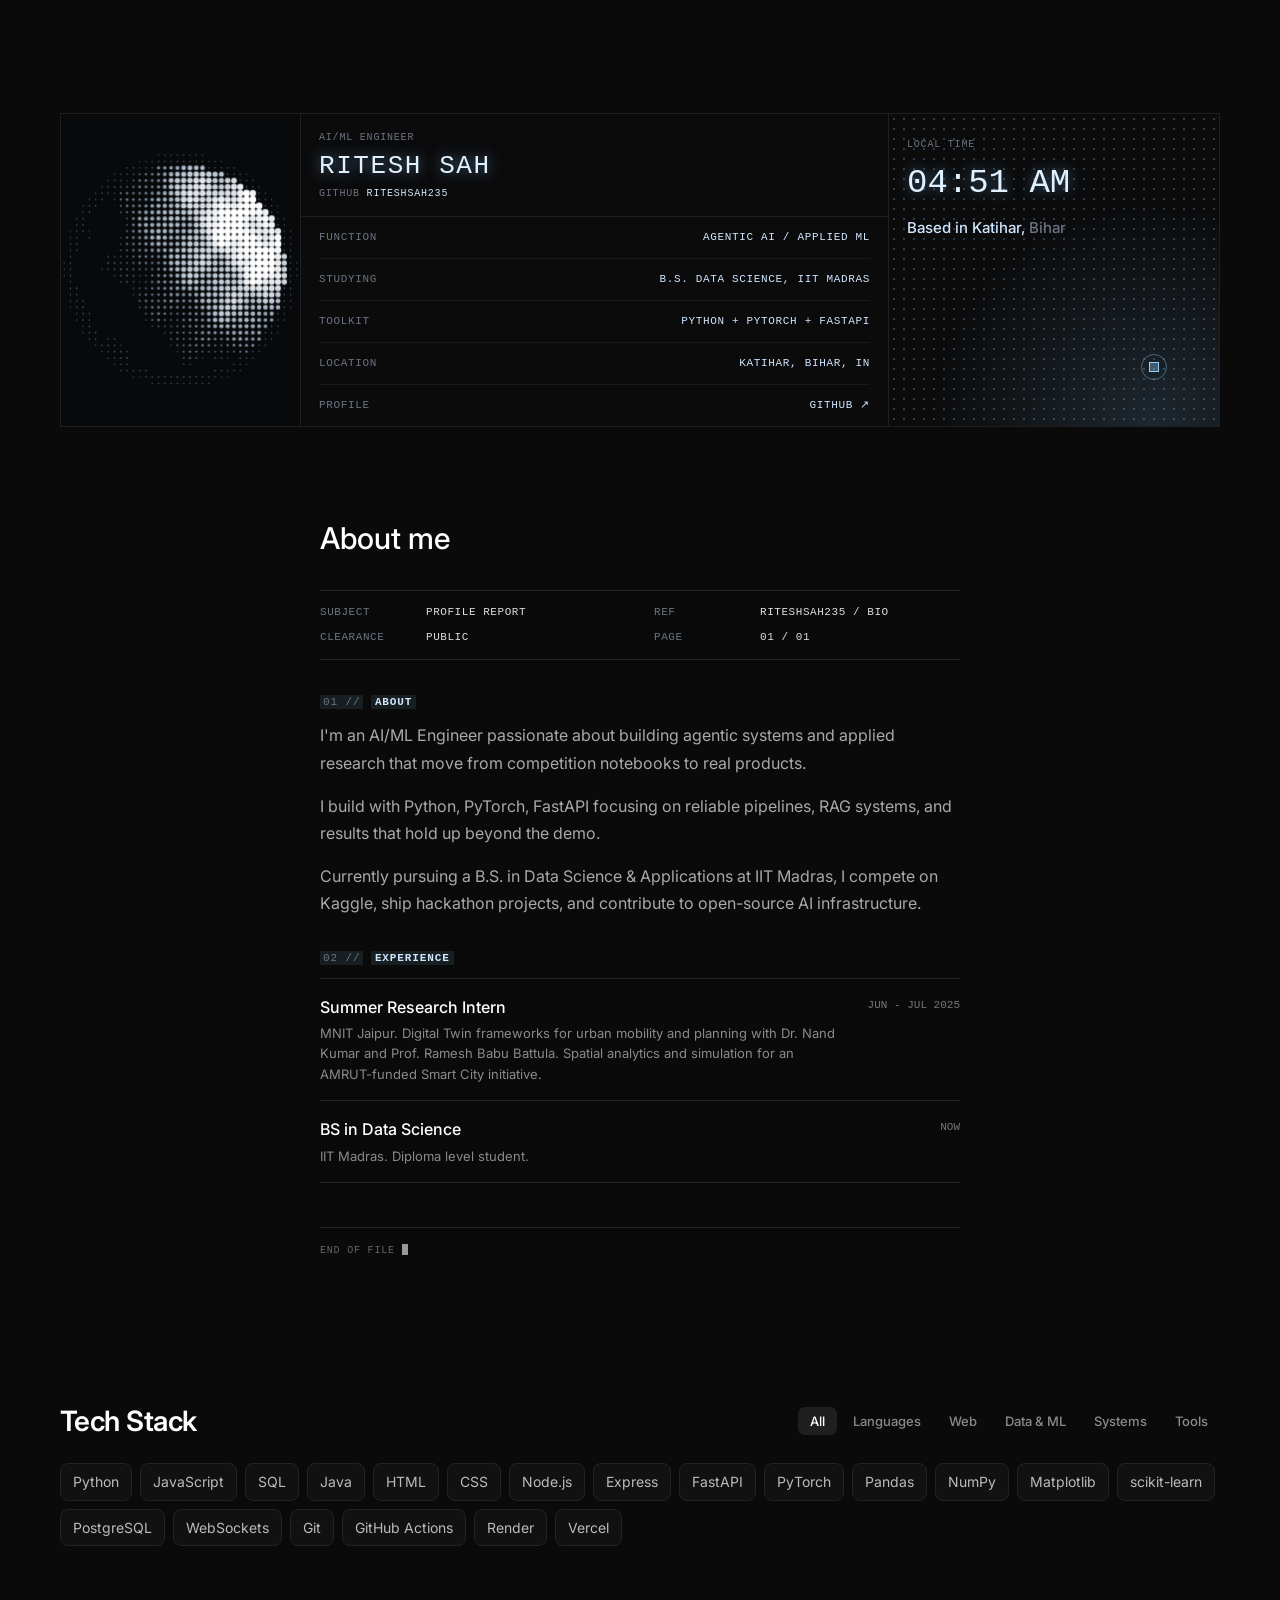
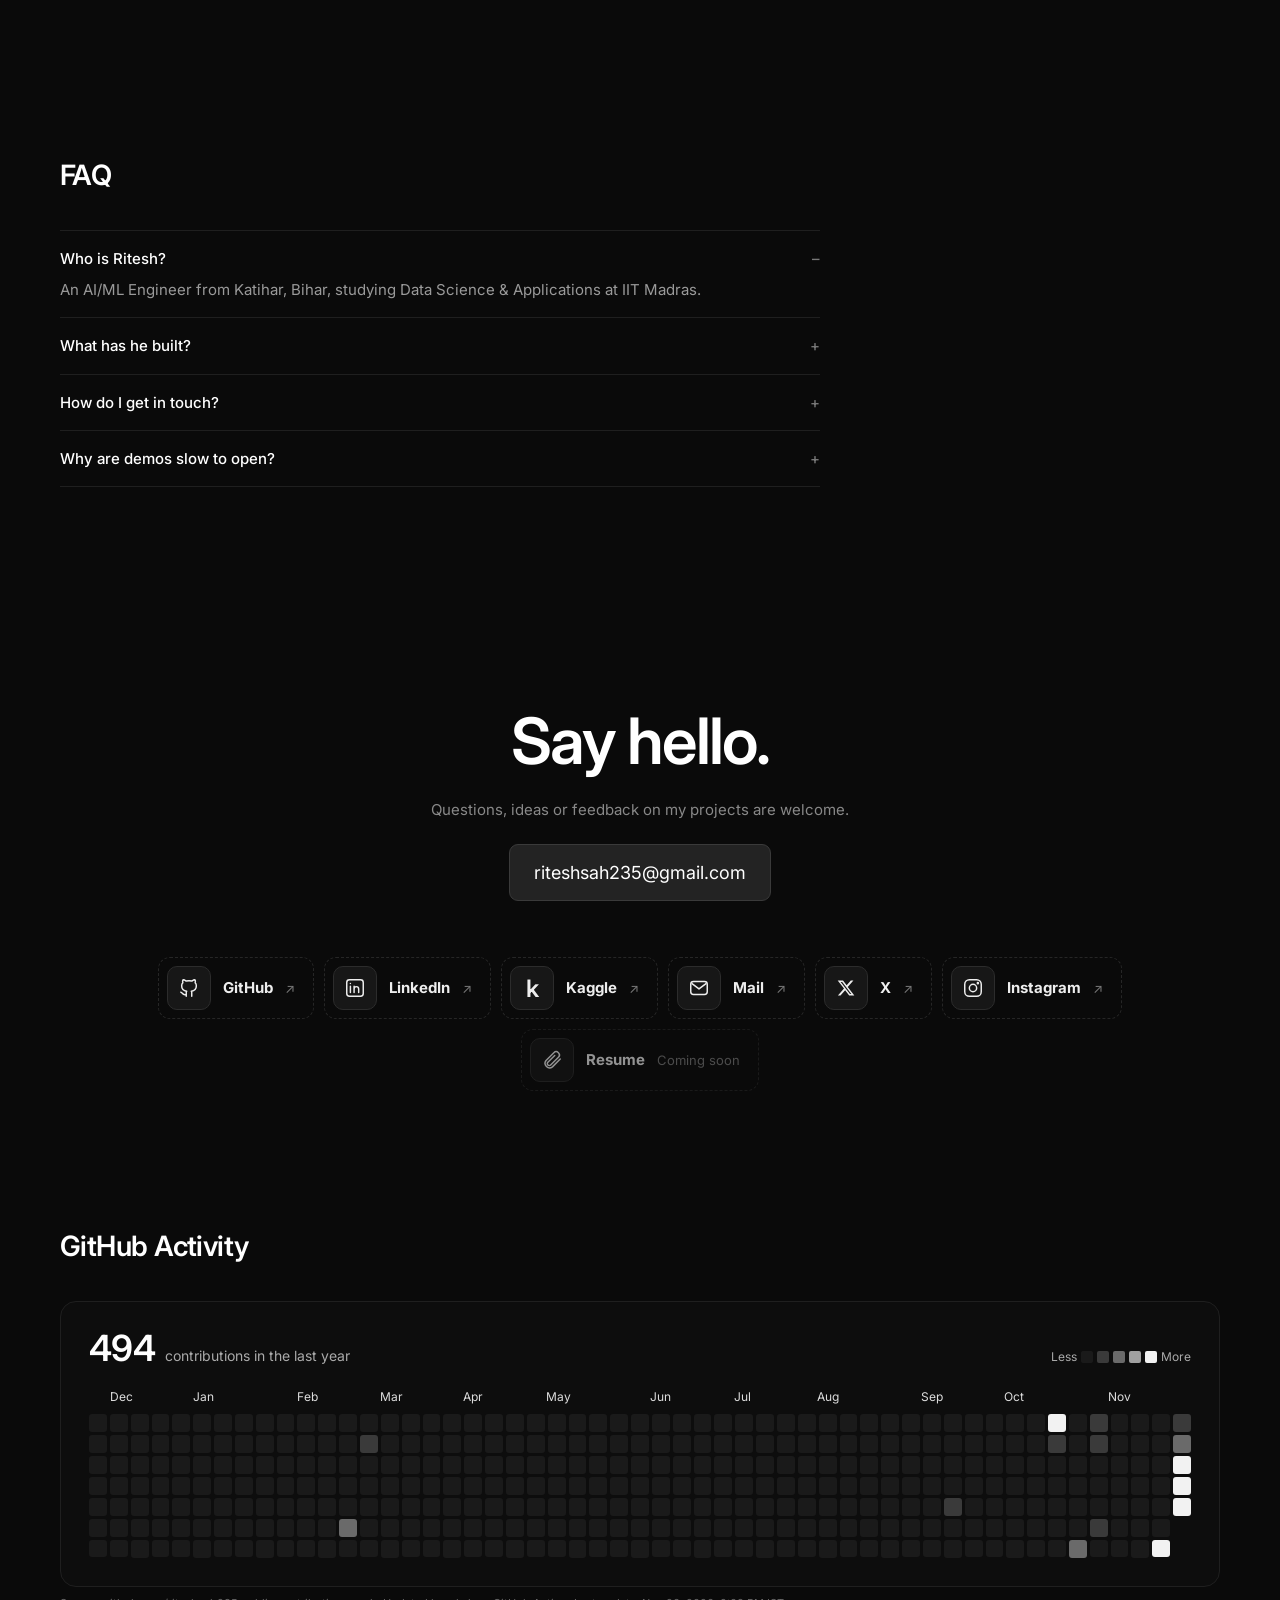
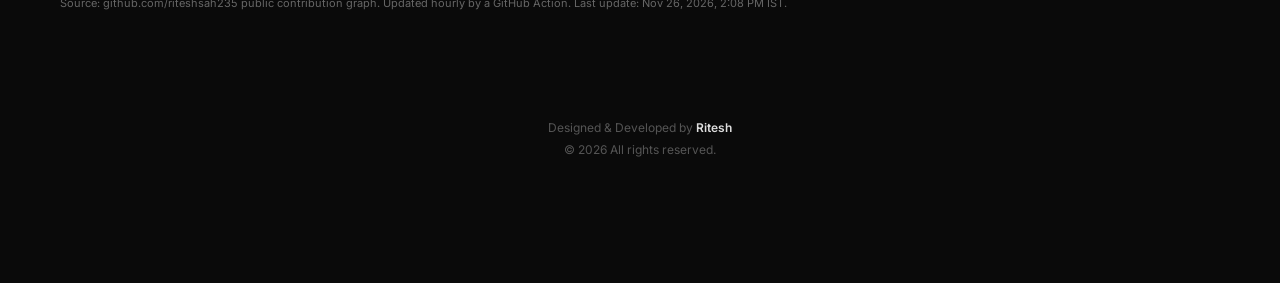
==== commit 02f76e26: "Organize project into assets, data and scripts folders" ====
--- a/index.html
+++ b/index.html
@@ -10,7 +10,7 @@
 <link rel="preconnect" href="https://fonts.googleapis.com">
 <link rel="preconnect" href="https://fonts.gstatic.com" crossorigin>
 <link href="https://fonts.googleapis.com/css2?family=Inter:wght@400;500;600&display=swap" rel="stylesheet">
-<link rel="stylesheet" href="style.css">
+<link rel="stylesheet" href="assets/css/style.css">
 </head>
 <body>
 <script>document.documentElement.classList.add("js")</script>
@@ -38,19 +38,19 @@
   <div class="sec-head"><h2>Works</h2><p>Live demos only. Open any card to try it.</p></div>
   <div class="grid">
     <article class="card" data-card>
-      <a class="shot" href="https://cs-arena-kz30.onrender.com/" target="_blank" rel="noopener"><div class="viz v-cs" aria-hidden="true"><div class="vh"><b>DBMS</b><span>Question 3 / 10</span><i class="tmr"></i></div><p class="q">Which index speeds up range queries?</p><div class="opts"><div>Hash index</div><div class="c">B-tree index</div><div>Bitmap index</div><div>No index</div></div><div class="duel"><span>You</span><em class="b1"></em><span>Rival</span><em class="b2"></em></div></div><img class="cap" src="cs-arena.jpg" alt="CS Arena and Academy home page" loading="lazy"><span class="vtag"><u>Illustrative preview</u><u>Demo capture</u></span></a>
+      <a class="shot" href="https://cs-arena-kz30.onrender.com/" target="_blank" rel="noopener"><div class="viz v-cs" aria-hidden="true"><div class="vh"><b>DBMS</b><span>Question 3 / 10</span><i class="tmr"></i></div><p class="q">Which index speeds up range queries?</p><div class="opts"><div>Hash index</div><div class="c">B-tree index</div><div>Bitmap index</div><div>No index</div></div><div class="duel"><span>You</span><em class="b1"></em><span>Rival</span><em class="b2"></em></div></div><img class="cap" src="assets/images/cs-arena.jpg" alt="CS Arena and Academy home page" loading="lazy"><span class="vtag"><u>Illustrative preview</u><u>Demo capture</u></span></a>
       <div class="meta"><div><h3>CS Arena &amp; Academy</h3><p>Learn computer science by playing. Practice DBMS, DSA, OS, networks, ML and system design with explained questions, solo or in timed 1v1 duels.</p></div>
       <ul class="tags"><li>JavaScript</li><li>Real-time</li><li>Ranked 1v1</li><li>2026</li></ul>
       <a class="go" href="https://cs-arena-kz30.onrender.com/" target="_blank" rel="noopener">Live demo ↗</a> <a class="go alt" href="https://github.com/riteshsah235/cs-arena" target="_blank" rel="noopener">Source ↗</a></div>
     </article>
     <article class="card" data-card>
-      <a class="shot" href="https://bomb-tag-arena.onrender.com/" target="_blank" rel="noopener"><div class="viz v-bt" aria-hidden="true"><div class="arena"><b class="p p1"></b><b class="p p2"></b><b class="p p3"></b><b class="p p4"></b><b class="p p5"></b><i class="bomb"></i></div><span class="room">Room code · 4 players</span><span class="clock">00:08</span></div><img class="cap" src="bomb-tag.jpg" alt="Bomb Tag landing screen" loading="lazy"><span class="vtag"><u>Illustrative preview</u><u>Demo capture</u></span></a>
+      <a class="shot" href="https://bomb-tag-arena.onrender.com/" target="_blank" rel="noopener"><div class="viz v-bt" aria-hidden="true"><div class="arena"><b class="p p1"></b><b class="p p2"></b><b class="p p3"></b><b class="p p4"></b><b class="p p5"></b><i class="bomb"></i></div><span class="room">Room code · 4 players</span><span class="clock">00:08</span></div><img class="cap" src="assets/images/bomb-tag.jpg" alt="Bomb Tag landing screen" loading="lazy"><span class="vtag"><u>Illustrative preview</u><u>Demo capture</u></span></a>
       <div class="meta"><div><h3>Bomb Tag</h3><p>Real-time bomb tag party game for 2 to 8 friends. Mobile controls and room invites, no downloads.</p></div>
       <ul class="tags"><li>JavaScript</li><li>Real-time</li><li>Multiplayer</li><li>2026</li></ul>
       <a class="go" href="https://bomb-tag-arena.onrender.com/" target="_blank" rel="noopener">Live demo ↗</a> <a class="go alt" href="https://github.com/riteshsah235/bomb-tag-arena" target="_blank" rel="noopener">Source ↗</a></div>
     </article>
     <article class="card" data-card>
-      <a class="shot" href="https://nexuslife-dg8a.onrender.com/" target="_blank" rel="noopener"><div class="viz v-nx" aria-hidden="true"><div class="mail"><div class="m m1"><b></b><span></span></div><div class="m m2 hit"><b></b><span></span></div><div class="m m3"><b></b><span></span></div><div class="m m4"><b></b><span></span></div></div><div class="stack"><div class="k k1">Action found</div><div class="k k2">Ready to review</div></div></div><img class="cap" src="nexuslife.jpg" alt="NexusLife home page" loading="lazy"><span class="vtag"><u>Illustrative preview</u><u>Demo capture</u></span></a>
+      <a class="shot" href="https://nexuslife-dg8a.onrender.com/" target="_blank" rel="noopener"><div class="viz v-nx" aria-hidden="true"><div class="mail"><div class="m m1"><b></b><span></span></div><div class="m m2 hit"><b></b><span></span></div><div class="m m3"><b></b><span></span></div><div class="m m4"><b></b><span></span></div></div><div class="stack"><div class="k k1">Action found</div><div class="k k2">Ready to review</div></div></div><img class="cap" src="assets/images/nexuslife.jpg" alt="NexusLife home page" loading="lazy"><span class="vtag"><u>Illustrative preview</u><u>Demo capture</u></span></a>
       <div class="meta"><div><h3>NexusLife</h3><p>Your personal operating layer. It reads the mail you sync, finds what is asked of you and prepares it as cards you review.</p></div>
       <ul class="tags"><li>Web app</li><li>2026</li></ul>
       <a class="go" href="https://nexuslife-dg8a.onrender.com/" target="_blank" rel="noopener">Live demo ↗</a></div>
@@ -128,6 +128,6 @@
     <a href="#works" data-s="works"><i></i>Works</a><a href="#about" data-s="about"><i></i>About</a><a href="#skills" data-s="skills"><i></i>Skills</a><a href="#contact" data-s="contact">Contact</a>
   </div>
 </nav>
-<script src="app.js"></script>
+<script src="assets/js/app.js"></script>
 </body>
 </html>
--- a/assets/css/style.css
+++ b/assets/css/style.css
@@ -0,0 +1,266 @@
+*{box-sizing:border-box;margin:0}
+html{scroll-behavior:smooth;background:#0a0a0a}
+body{background:#0a0a0a;color:#e8e8e8;font:400 15px/1.55 Inter,system-ui,sans-serif;-webkit-font-smoothing:antialiased}
+a{color:inherit;text-decoration:none}
+.top{position:absolute;right:18px;top:14px;z-index:5;font-size:11px;color:#777;letter-spacing:.06em}
+.hero{position:relative;min-height:100svh;display:flex;flex-direction:column;align-items:center;justify-content:flex-end;overflow:hidden;padding:0 20px 120px}
+#moon{position:absolute;left:50%;top:0;transform:translateX(-50%);width:min(900px,120vw);height:min(900px,120vw);pointer-events:none}
+.hero-text{position:relative;text-align:center;max-width:560px;margin-top:40vh}
+h1{font-size:22px;font-weight:600;color:#fff}
+.role{font-size:11px;letter-spacing:.12em;color:#9a9a9a;margin:6px 0 16px}
+.lead{color:#9a9a9a;font-size:15px}
+.cta{display:flex;gap:10px;justify-content:center;margin:22px 0 14px}
+.btn{display:inline-flex;align-items:center;padding:8px 14px;border-radius:9px;border:1px solid #2a2a2a;background:#111;font-size:13px;color:#ddd;transition:.2s}
+.btn:hover{border-color:#555;color:#fff}
+.btn.primary{background:#232323;border-color:#3a3a3a;color:#fff}
+.btn.big{font-size:18px;padding:14px 24px;margin:22px 0}
+.avail{font-size:11px;color:#777;display:flex;gap:7px;align-items:center;justify-content:center}
+.avail i{width:5px;height:5px;border-radius:50%;background:#8fd1ff;box-shadow:0 0 6px #8fd1ff}
+.clients{position:absolute;left:14px;bottom:130px;font-size:12px;display:flex;flex-direction:column;gap:6px}
+.clients h6,.stack h6{font-size:10px;letter-spacing:.12em;color:#8a8a8a;font-weight:500;margin-bottom:4px}
+.clients a{color:#777}.clients a:hover{color:#fff}
+section{max-width:1240px;margin:0 auto;padding:80px 16px}
+.sec-head{margin-bottom:28px}
+.sec-head h2{font-size:28px;font-weight:600;letter-spacing:-.02em;color:#fff}
+.sec-head p{color:#888;margin-top:4px}
+.grid{display:grid;grid-template-columns:repeat(3,1fr);gap:16px}
+.card{display:flex;flex-direction:column;background:#141414;border:1px solid #1f1f1f;border-radius:14px;overflow:hidden;transition:.25s}
+.card:hover{border-color:#333;transform:translateY(-2px)}
+.shot{display:block;overflow:hidden;background:#000;aspect-ratio:16/10}
+.tall .shot{aspect-ratio:16/12}
+.shot img{width:100%;height:100%;object-fit:cover;object-position:top;display:block;transition:transform .6s}
+.card:hover .shot img{transform:scale(1.04)}
+.meta{padding:16px}
+.meta h3{font-size:16px;color:#fff;font-weight:600}
+.meta p{color:#9a9a9a;font-size:13.5px;margin-top:4px}
+.tags{list-style:none;padding:0;display:flex;flex-wrap:wrap;gap:6px;margin:12px 0}
+.tags li{font-size:11px;color:#aaa;border:1px solid #2a2a2a;border-radius:99px;padding:2px 9px}
+.go{font-size:13px;color:#8fd1ff;margin-right:12px}.go.alt{color:#888}.go:hover{color:#fff}
+.quote{padding:22px;background:linear-gradient(160deg,#1b1530,#12121c)}
+.quote .qm{font-size:44px;line-height:1;color:#fff}
+.quote p{font-size:18px;color:#f0f0f0;margin:6px 0 20px}
+.quote footer{display:flex;align-items:center;gap:8px;font-size:12px;color:#aaa}
+.quote img{width:24px;height:24px;border-radius:50%;object-fit:cover}.quote b{color:#fff}
+.more{margin-top:10px;color:#888;font-size:13px}.more a{color:#ccc;text-decoration:underline}
+.about-grid{display:grid;grid-template-columns:320px 1fr;gap:40px;align-items:start}
+.photo{width:100%;aspect-ratio:4/5;object-fit:cover;border-radius:14px;border:1px solid #222;filter:grayscale(.15)}
+.big{margin-bottom:34px}.big p{font-size:20px;line-height:1.45;color:#eee;letter-spacing:-.01em;margin-bottom:16px}.big p+p{color:#a8a8a8;font-size:17px}
+.row{display:grid;grid-template-columns:90px 1fr;gap:16px;padding:18px 0;border-top:1px solid #1f1f1f}
+.row span{color:#777;font-size:13px}.row h4{color:#fff;font-weight:500;font-size:16px}.row p{color:#9a9a9a;margin-top:4px;font-size:14px}
+.svc{display:grid;grid-template-columns:repeat(4,1fr);gap:14px}
+.svc div{background:#141414;border:1px solid #1f1f1f;border-radius:14px;padding:20px}
+.svc span{font-size:12px;color:#777}.svc h3{margin:28px 0 6px;color:#fff;font-size:17px;font-weight:600}.svc p{color:#9a9a9a;font-size:13.5px}
+.stack{margin-top:30px}.stack p{color:#aaa;font-size:14px}
+.faq{max-width:800px}
+details{border-top:1px solid #1f1f1f;padding:16px 0}details:last-child{border-bottom:1px solid #1f1f1f}
+summary{cursor:pointer;color:#fff;font-weight:500;list-style:none;display:flex;justify-content:space-between}
+summary::after{content:"+";color:#777}details[open] summary::after{content:"–"}
+details p{color:#9a9a9a;margin-top:8px}
+.contact{text-align:center;padding:100px 16px 140px}
+.contact h2{font-size:clamp(34px,6vw,64px);letter-spacing:-.03em;color:#fff;font-weight:600}
+.contact p{color:#888;margin-top:8px}
+.links{display:flex;gap:18px;justify-content:center;flex-wrap:wrap;color:#999;font-size:14px}.links a:hover{color:#fff}
+.foot{text-align:center;color:#555;font-size:12px;padding:0 0 110px}
+.dock{position:fixed;left:50%;bottom:18px;transform:translateX(-50%);display:flex;gap:8px;z-index:20}
+.ask,.pill{background:rgba(24,24,24,.8);backdrop-filter:blur(14px);border:1px solid #262626;border-radius:99px;box-shadow:0 8px 30px #000a}
+.ask{display:flex;align-items:center;gap:7px;padding:0 16px;font-size:13px;color:#ddd}
+.pill{display:flex;padding:4px}
+.pill a{display:flex;align-items:center;gap:7px;padding:8px 14px;border-radius:99px;font-size:13px;color:#8a8a8a;transition:.2s}
+.pill a i{width:4px;height:4px;border-radius:50%;background:#555}
+.pill a.on{background:#1f2430;color:#fff}.pill a.on i{background:#8fd1ff}
+.pill a:hover{color:#fff}
+@media(max-width:820px){
+ 
+ .svc{grid-template-columns:1fr 1fr}.clients{display:none}
+ .hero-text{margin-top:46vh}.row{grid-template-columns:1fr;gap:4px}
+ .pill a{padding:8px 9px;font-size:12px}.pill a i{display:none}.ask{padding:0 12px}
+}
+@media(max-width:480px){.svc{grid-template-columns:1fr}.grid{columns:1}}
+.hero::after{content:"";position:absolute;left:0;right:0;bottom:0;height:55%;background:linear-gradient(to bottom,transparent,#0a0a0a 72%);pointer-events:none}
+.hero-text,.clients{z-index:2}
+@media(max-width:820px){.hero{padding-bottom:140px}}
+
+.meta{display:flex;flex-direction:column;flex:1}.meta .tags{margin-top:auto;padding-top:12px}.quote{justify-content:space-between}
+@media(max-width:900px){.grid{grid-template-columns:1fr 1fr}}@media(max-width:560px){.grid{grid-template-columns:1fr}}
+.quote{grid-column:span 3}@media(max-width:900px){.quote{grid-column:span 1}}
+
+.stack-sec{padding-top:40px}
+.stack-head{display:flex;justify-content:space-between;align-items:center;gap:14px;flex-wrap:wrap;margin-bottom:20px}
+.stack-head h2,.activity h2{font-size:28px;font-weight:600;letter-spacing:-.02em;color:#fff}
+.filters{display:flex;gap:4px;flex-wrap:wrap}
+.filters button{background:none;border:0;color:#8a8a8a;font:500 13px Inter,sans-serif;padding:6px 12px;border-radius:7px;cursor:pointer}
+.filters button.on{background:#1f1f1f;color:#fff}.filters button:hover{color:#fff}
+.chips{display:flex;flex-wrap:wrap;gap:8px}
+.chip{border:1px solid #232323;background:#111;border-radius:8px;padding:7px 12px;font-size:14px;color:#bbb}
+.chip.off{display:none}
+.activity{padding-top:30px}
+.heat-wrap{overflow-x:auto;padding-bottom:6px}
+.months{position:relative;height:18px;font-size:12px;color:#ddd;min-width:760px}
+.months span{position:absolute;top:0}
+.heat{display:grid;grid-template-rows:repeat(7,1fr);grid-auto-flow:column;grid-auto-columns:12px;gap:3px;min-width:760px;margin-top:6px}
+.heat i{width:12px;height:12px;border-radius:2px;background:#1a1a1a}
+.heat i.l1,.legend i.l1{background:#3a3a3a}.heat i.l2,.legend i.l2{background:#6a6a6a}.heat i.l3,.legend i.l3{background:#a0a0a0}.heat i.l4,.legend i.l4{background:#f2f2f2}
+.heat-foot{display:flex;justify-content:space-between;align-items:center;gap:10px;flex-wrap:wrap;font-size:13px;color:#aaa;margin-top:14px}
+.legend{display:flex;align-items:center;gap:4px}.legend i{width:12px;height:12px;border-radius:2px;background:#1a1a1a;display:inline-block}
+.src{font-size:11px;color:#666;margin-top:6px}
+
+.tiles{display:flex;flex-wrap:wrap;gap:10px;justify-content:center;margin-top:34px}
+.tile{display:flex;align-items:center;gap:12px;padding:8px 18px 8px 8px;border:1px dashed #262626;border-radius:12px;color:#eee;font-size:15px;transition:.2s}
+.tile .ic{width:44px;height:44px;border-radius:10px;border:1px solid #2c2c2c;background:#171717;display:grid;place-items:center}
+.tile em{font-style:normal;color:#777;font-size:13px}
+a.tile:hover{border-color:#555;background:#111}
+.tile.soon{opacity:.6;cursor:default}
+.foot p{margin:2px 0}.foot strong{color:#ddd;font-weight:600}
+
+/* ---- layout rhythm ---- */
+:root{--wrap:1160px;--gut:24px;--sp:104px}
+section{max-width:calc(var(--wrap) + var(--gut)*2);padding:var(--sp) var(--gut);margin:0 auto}
+.hero{padding:0 20px 120px}
+.works{padding-top:56px}
+.sec-head{margin-bottom:32px}
+.faq{max-width:calc(var(--wrap) + var(--gut)*2)}
+.faq details,.faq .sec-head{max-width:760px}
+.contact{padding-bottom:var(--sp)}
+.foot{padding:0 0 120px;line-height:1.7}
+.card,.tile{will-change:transform}
+.card{position:relative}
+.card::before{content:"";position:absolute;inset:0;border-radius:inherit;pointer-events:none;opacity:0;transition:opacity .3s;background:radial-gradient(260px circle at var(--mx,50%) var(--my,50%),rgba(143,209,255,.10),transparent 70%);z-index:1}
+.card:hover::before{opacity:1}
+.pill{position:relative}.pill a{position:relative;z-index:1}
+.pill a.on{background:none}
+.ind{position:absolute;top:4px;bottom:4px;left:0;width:0;border-radius:99px;background:#1f2430;transition:transform .45s cubic-bezier(.32,.72,0,1),width .45s cubic-bezier(.32,.72,0,1);z-index:0}
+/* ---- motion ---- */
+.js [data-reveal]>*,.js .grid>.card{opacity:0;transform:translateY(22px);transition:opacity .8s cubic-bezier(.22,.8,.2,1),transform .8s cubic-bezier(.22,.8,.2,1);transition-delay:calc(var(--i,0)*70ms)}
+.js [data-reveal].in>*,.js .grid.in>.card{opacity:1;transform:none}
+.js .hero-text>*,.js .clients{opacity:0;animation:rise .9s cubic-bezier(.22,.8,.2,1) forwards;animation-delay:calc(.25s + var(--i,0)*.1s)}
+.js #moon{opacity:0;animation:moonin 1.8s ease .05s forwards}
+@keyframes rise{from{opacity:0;transform:translateY(18px)}to{opacity:1;transform:none}}
+@keyframes moonin{from{opacity:0;transform:translateX(-50%) scale(.94)}to{opacity:1;transform:translateX(-50%) scale(1)}}
+.heat i{transition:opacity .5s;}
+.js .heat i{opacity:0}.js .heat.in i{opacity:1;transition-delay:calc(var(--c,0)*9ms)}
+.chip{transition:opacity .3s,transform .3s,border-color .2s}.chip:hover{border-color:#444;color:#fff;transform:translateY(-1px)}
+.btn:active,.tile:active{transform:scale(.98)}
+@media (max-width:820px){:root{--sp:68px;--gut:18px}.works{padding-top:32px}.foot{padding-bottom:110px}}
+@media (prefers-reduced-motion:reduce){
+ html{scroll-behavior:auto}
+ .js [data-reveal]>*,.js .grid>.card,.js .hero-text>*,.js .clients,.js #moon,.js .heat i{opacity:1!important;transform:none!important;animation:none!important;transition:none!important}
+ #moon{transform:translateX(-50%)!important}
+}
+@media (max-width:820px){.hero{padding-bottom:40px}.works{padding-top:24px}}
+
+.heat{grid-template-columns:repeat(var(--cols,53),1fr);grid-auto-columns:unset;grid-auto-flow:row;grid-template-rows:none;gap:3px;min-width:760px}
+.heat{grid-auto-flow:column;grid-template-rows:repeat(7,auto);grid-template-columns:repeat(var(--cols,53),minmax(0,1fr))}
+.heat i{width:auto;height:auto;aspect-ratio:1;border-radius:3px}
+.months{min-width:760px}
+.heat-wrap{padding-bottom:0}
+.heat-foot{margin-top:16px}.src{margin-top:8px}
+html{scroll-padding-bottom:110px}
+@media (max-width:820px){.heat{min-width:0;gap:3px}.months{min-width:0}.heat i{border-radius:1.5px}.heat-wrap{overflow:visible}}
+
+/* activity panel */
+.panel{border:1px solid #1f1f1f;border-radius:16px;padding:28px;background:#0d0d0d}
+.heat-top{display:flex;justify-content:space-between;align-items:flex-end;gap:12px;flex-wrap:wrap;margin-bottom:22px}
+.stat{display:flex;align-items:baseline;gap:10px;margin:0;color:#aaa;font-size:14px}
+.stat b{font-size:36px;font-weight:600;letter-spacing:-.02em;color:#fff;line-height:1}
+.legend{font-size:12px;color:#aaa}
+.heat-foot{display:none}
+.blocks{display:flex;flex-direction:column;gap:18px}
+.heat{min-width:0}
+.heat i[data-tip]{cursor:default}.heat i[data-tip]:hover{outline:1px solid #fff;outline-offset:1px}
+.tip{position:fixed;z-index:50;pointer-events:none;opacity:0;transition:opacity .12s;background:#fff;color:#0a0a0a;font-size:12px;font-weight:500;padding:6px 10px;border-radius:8px;white-space:nowrap}
+.months{min-width:0;height:20px;font-size:12px}
+@media (max-width:820px){.panel{padding:18px}.stat b{font-size:30px}.heat{gap:3px}.heat i{border-radius:2px}.months{font-size:11px}}
+
+/* animated project previews (illustrative, CSS only) */
+.shot{position:relative}
+.viz{position:absolute;inset:0;padding:18px;display:flex;flex-direction:column;gap:10px;font-size:11px;color:#cfd3da;background:radial-gradient(120% 90% at 50% 0%,#1b2433,#0b0d12 70%);overflow:hidden}
+.viz *{animation-play-state:paused}
+.grid.in .viz *{animation-play-state:running}
+.shot img.cap{position:absolute;inset:0;opacity:0;transition:opacity .4s}
+.card:hover .shot img.cap{opacity:1;transform:none}
+.vtag{position:absolute;left:10px;bottom:10px;z-index:2;font-size:10px;letter-spacing:.04em;background:rgba(10,10,10,.75);border:1px solid #2a2a2a;border-radius:99px;padding:3px 9px;color:#bbb}
+.vtag u{text-decoration:none}.vtag u+u{display:none}
+.card:hover .vtag u{display:none}.card:hover .vtag u+u{display:inline}
+/* CS Arena */
+.v-cs .vh{display:flex;align-items:center;gap:10px}.v-cs .vh b{background:#1d3a24;color:#7dff8a;border-radius:99px;padding:2px 8px}.v-cs .vh span{color:#8b93a1}
+.tmr{flex:1;height:4px;border-radius:9px;background:#222;position:relative;overflow:hidden}.tmr::after{content:"";position:absolute;inset:0;background:#7dff8a;transform-origin:left;animation:tm 8s linear infinite}
+@keyframes tm{from{transform:scaleX(1)}to{transform:scaleX(0)}}
+.v-cs .q{margin:2px 0 0;font-size:14px;font-weight:600;color:#fff}
+.opts{display:grid;grid-template-columns:1fr 1fr;gap:7px}.opts div{border:1px solid #2b3240;border-radius:8px;padding:7px 9px;background:#10141b}
+.opts .c{animation:pick 8s infinite}
+@keyframes pick{0%,38%{border-color:#2b3240;background:#10141b;color:#cfd3da}45%,92%{border-color:#4ade80;background:#12301d;color:#eaffef}100%{border-color:#2b3240;background:#10141b}}
+.duel{display:grid;grid-template-columns:34px 1fr;gap:6px 8px;align-items:center;margin-top:auto;padding-bottom:30px}
+.duel em{height:6px;border-radius:9px;background:#7dff8a;transform-origin:left;transform:scaleX(.05);display:block}
+.duel .b1{animation:b1 8s infinite}.duel .b2{background:#8fd1ff;animation:b2 8s infinite}
+@keyframes b1{0%{transform:scaleX(.05)}50%{transform:scaleX(.7)}95%,100%{transform:scaleX(.82)}}
+@keyframes b2{0%{transform:scaleX(.05)}60%{transform:scaleX(.45)}95%,100%{transform:scaleX(.6)}}
+/* Bomb Tag */
+.v-bt{background:radial-gradient(100% 90% at 50% 40%,#2a1512,#0b0b0e 70%);align-items:center;justify-content:center}
+.arena{position:absolute;inset:16px 16px 34px;border:1px dashed #3a2a28;border-radius:18px}
+.p{position:absolute;width:20px;height:20px;border-radius:50%;margin:-10px 0 0 -10px}
+.p1{background:#8fd1ff;left:18%;top:30%;animation:d1 6s ease-in-out infinite}
+.p2{background:#7dff8a;left:78%;top:26%;animation:d2 7s ease-in-out infinite}
+.p3{background:#ffd166;left:30%;top:76%;animation:d3 6.5s ease-in-out infinite}
+.p4{background:#c792ff;left:70%;top:72%;animation:d1 7.5s ease-in-out infinite reverse}
+.p5{background:#ff8fa3;left:50%;top:48%;animation:d2 5.5s ease-in-out infinite reverse}
+@keyframes d1{50%{transform:translate(16px,12px)}}@keyframes d2{50%{transform:translate(-14px,16px)}}@keyframes d3{50%{transform:translate(12px,-14px)}}
+.bomb{position:absolute;width:14px;height:14px;border-radius:50%;background:#fff;box-shadow:0 0 0 0 rgba(255,90,70,.7);margin:-27px 0 0 -7px;animation:pass 8s infinite,pulse 1s infinite;left:18%;top:30%}
+@keyframes pass{0%,20%{left:18%;top:30%}25%,45%{left:78%;top:26%}50%,70%{left:30%;top:76%}75%,95%{left:70%;top:72%}100%{left:18%;top:30%}}
+@keyframes pulse{70%{box-shadow:0 0 0 12px rgba(255,90,70,0)}}
+.room{position:absolute;left:12px;top:10px;color:#9a8a88}.clock{position:absolute;right:14px;top:8px;font:600 13px/1 ui-monospace,monospace;color:#ff8a78}
+/* NexusLife */
+.v-nx{flex-direction:row;gap:14px;background:radial-gradient(120% 90% at 20% 0%,#1a1f2b,#0b0c10 70%)}
+.mail{flex:1.2;display:flex;flex-direction:column;gap:8px}
+.m{display:flex;align-items:center;gap:8px;border:1px solid #232938;border-radius:9px;padding:9px;background:#0f121a;opacity:0;animation:mi 8s infinite}
+.m b{width:18px;height:18px;border-radius:50%;background:#2a3142;flex:none}.m span{height:6px;border-radius:9px;background:#2a3142;flex:1}
+.m2{animation-delay:.6s}.m3{animation-delay:1.2s}.m4{animation-delay:1.8s}
+.m.hit{animation-name:mi,hit}
+@keyframes mi{0%{opacity:0;transform:translateY(10px)}8%,90%{opacity:1;transform:none}100%{opacity:0}}
+@keyframes hit{0%,35%{border-color:#232938}45%,85%{border-color:#8fd1ff;box-shadow:0 0 0 1px #8fd1ff33}}
+.stack{flex:1;position:relative}
+.k{position:absolute;left:0;right:0;border:1px solid #2b3345;border-radius:12px;padding:12px;background:#151a26;color:#fff;font-weight:600;font-size:12px;opacity:0}
+.k1{top:6px;animation:k1 8s infinite}.k2{top:62px;color:#7dff8a;animation:k2 8s infinite}
+@keyframes k1{0%,40%{opacity:0;transform:translateX(-24px)}50%,90%{opacity:1;transform:none}100%{opacity:0}}
+@keyframes k2{0%,58%{opacity:0;transform:translateY(12px)}68%,90%{opacity:1;transform:none}100%{opacity:0}}
+@media (prefers-reduced-motion:reduce){.viz *{animation:none!important;opacity:1!important}.tmr::after,.duel em{transform:scaleX(.6)}.opts .c{border-color:#4ade80}}
+@media (max-width:820px){.viz{padding:14px}.v-cs .q{font-size:13px}}
+
+/* about: dossier layout after rmoon.me/about */
+.about{max-width:calc(var(--wrap) + var(--gut)*2)}
+.about .sec-head{display:none}
+.dossier{display:grid;grid-template-columns:240px 1fr 330px;grid-template-rows:auto auto;border:1px solid #1f1f1f;background:#0b0b0c;font-family:ui-monospace,SFMono-Regular,Menlo,monospace}
+.glyph{grid-row:1/3;width:100%;height:100%;display:block;border-right:1px solid #1f1f1f;background:#08090b}
+.lbl{font-size:10px;letter-spacing:.08em;color:#6b7482;text-transform:uppercase}.lbl b{color:#cfe6ff;font-weight:500}
+.idc{grid-row:1/3;border-right:1px solid #1f1f1f;display:flex;flex-direction:column}
+.idh{padding:16px 18px 14px;border-bottom:1px solid #1f1f1f;display:flex;flex-direction:column;gap:6px}
+.idh>div{display:flex;flex-direction:column;gap:6px}
+.idname{font:500 26px/1.1 ui-monospace,monospace;letter-spacing:.06em;color:#dff0ff;text-shadow:0 0 14px rgba(143,209,255,.55);margin:0}
+.idrows{margin:0;padding:0 18px}
+.idrows div{display:flex;justify-content:space-between;gap:12px;padding:12px 0;border-bottom:1px solid #1a1a1c;font-size:11px;letter-spacing:.06em;text-transform:uppercase}
+.idrows div:last-child{border:0}.idrows dt{color:#6b7482}.idrows dd{margin:0;color:#cfe6ff;text-align:right}.idrows a{color:#cfe6ff}
+.locc{grid-column:3;grid-row:1/3;position:relative;padding:18px;overflow:hidden;background:radial-gradient(circle at 80% 100%,rgba(143,209,255,.14),transparent 55%),radial-gradient(rgba(143,209,255,.25) 1px,transparent 1.4px) 0 0/10px 10px}
+.clock2{font:500 34px/1 ui-monospace,monospace;color:#dff0ff;margin:10px 0 18px;text-shadow:0 0 14px rgba(143,209,255,.45)}
+.where{margin:0;color:#cfe6ff;font:500 15px/1.3 Inter,sans-serif}.where span{color:#6b7482}
+.pin{position:absolute;right:60px;bottom:54px;width:10px;height:10px;border:1px solid #8fd1ff;background:#8fd1ff55}
+.pin::after{content:"";position:absolute;inset:-9px;border:1px solid #8fd1ff66;border-radius:50%;animation:ping 2.4s ease-out infinite}
+@keyframes ping{from{transform:scale(.4);opacity:1}to{transform:scale(2.4);opacity:0}}
+.memo{max-width:640px;margin:88px auto 0}
+.memo h2{font-size:30px;font-weight:500;color:#fff;margin:0 0 28px}
+.meta2{display:grid;grid-template-columns:1fr 1fr;gap:10px 28px;margin:0 0 36px;padding:14px 0;border-top:1px solid #222;border-bottom:1px solid #222;font:11px/1.4 ui-monospace,monospace;text-transform:uppercase;letter-spacing:.05em}
+.meta2 div{display:flex;gap:28px}.meta2 dt{color:#6b7482;width:78px;flex:none}.meta2 dd{margin:0;color:#ddd}
+.sec{font:11px ui-monospace,monospace;letter-spacing:.08em;margin:34px 0 14px;color:#cfe6ff}.sec i{font-style:normal;color:#6b7482;background:#8fd1ff1a;padding:1px 3px}.sec b{font-weight:600;background:#8fd1ff1a;padding:1px 4px}
+.prose p{margin:0 0 16px;color:#a9a9a9;font-size:16px;line-height:1.7}
+.tl{border-top:1px solid #222;margin-top:10px}
+.tr{display:flex;justify-content:space-between;gap:20px;padding:16px 0;border-bottom:1px solid #222}
+.tr h4{margin:0;font-size:16px;font-weight:500;color:#fff}.tr p{margin:4px 0 0;font-size:13px;line-height:1.55;color:#8a8a8a}
+.tr>span{font:11px ui-monospace,monospace;color:#777;white-space:nowrap;padding-top:4px}
+.eof{margin:44px 0 0;padding-top:16px;border-top:1px solid #222;font:10px ui-monospace,monospace;letter-spacing:.08em;color:#666}
+.eof i{display:inline-block;width:6px;height:11px;background:#999;vertical-align:-2px;animation:blink 1s steps(2) infinite}
+@keyframes blink{50%{opacity:0}}
+@media (max-width:980px){.dossier{grid-template-columns:150px 1fr}.glyph{grid-row:1/3}.idc{grid-row:1;border-right:0}.locc{grid-column:1/3;grid-row:2;border-top:1px solid #1f1f1f}.glyph{grid-row:1}}
+@media (max-width:820px){.dossier{grid-template-columns:1fr}.glyph{grid-row:auto;height:240px;border-right:0;border-bottom:1px solid #1f1f1f}.idc{grid-row:auto;border-bottom:1px solid #1f1f1f}.locc{grid-column:auto;grid-row:auto;border:0}.memo{margin-top:56px}.meta2{grid-template-columns:1fr}.tr{flex-direction:column;gap:6px}.tr>span{padding:0;order:-1}.idname{font-size:22px}}
+@media (prefers-reduced-motion:reduce){.pin::after,.eof i{animation:none}}
+.v-cs{gap:8px;padding-bottom:12px}.opts div{padding:5px 9px}.duel{padding-bottom:26px;gap:5px 8px}.v-cs .q{font-size:13px}
+.vtag{left:auto;right:10px}
+.v-cs .duel{margin-top:auto}
+@media (max-width:820px){.shot{aspect-ratio:16/11}}
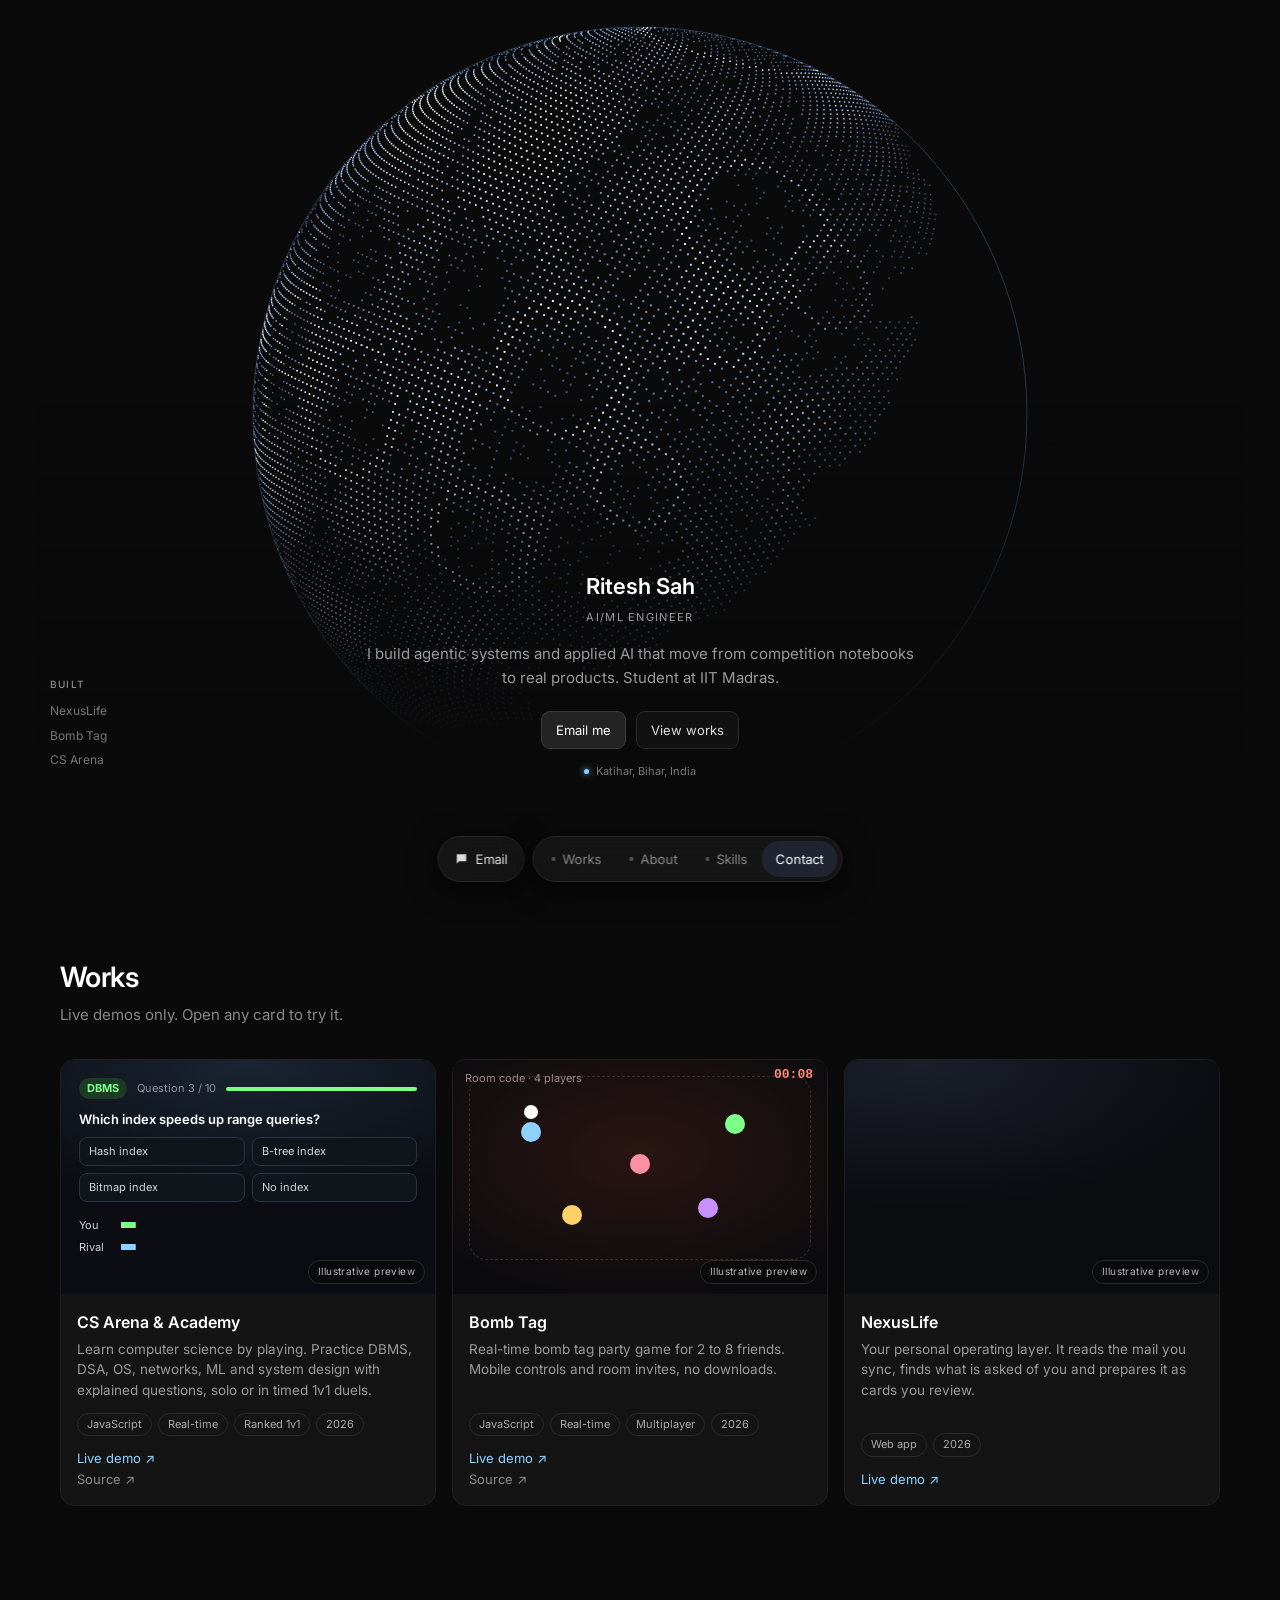
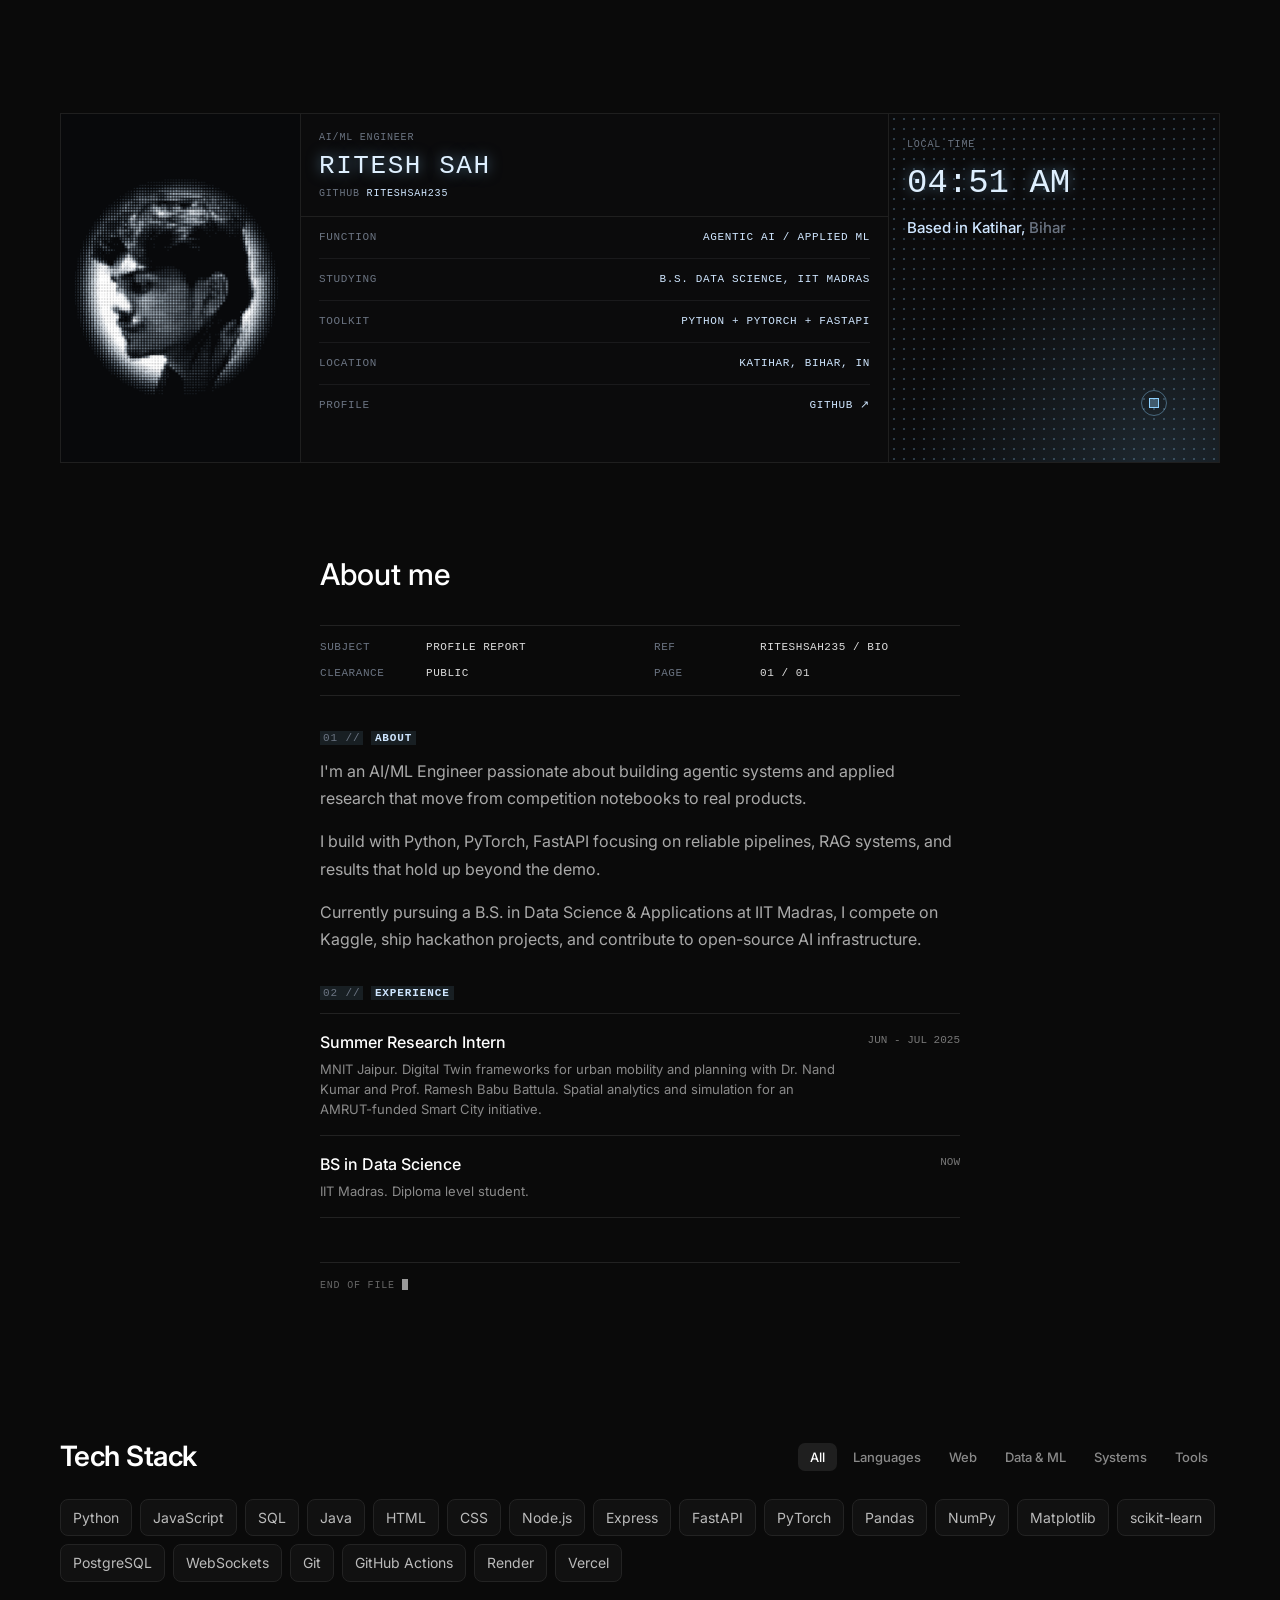
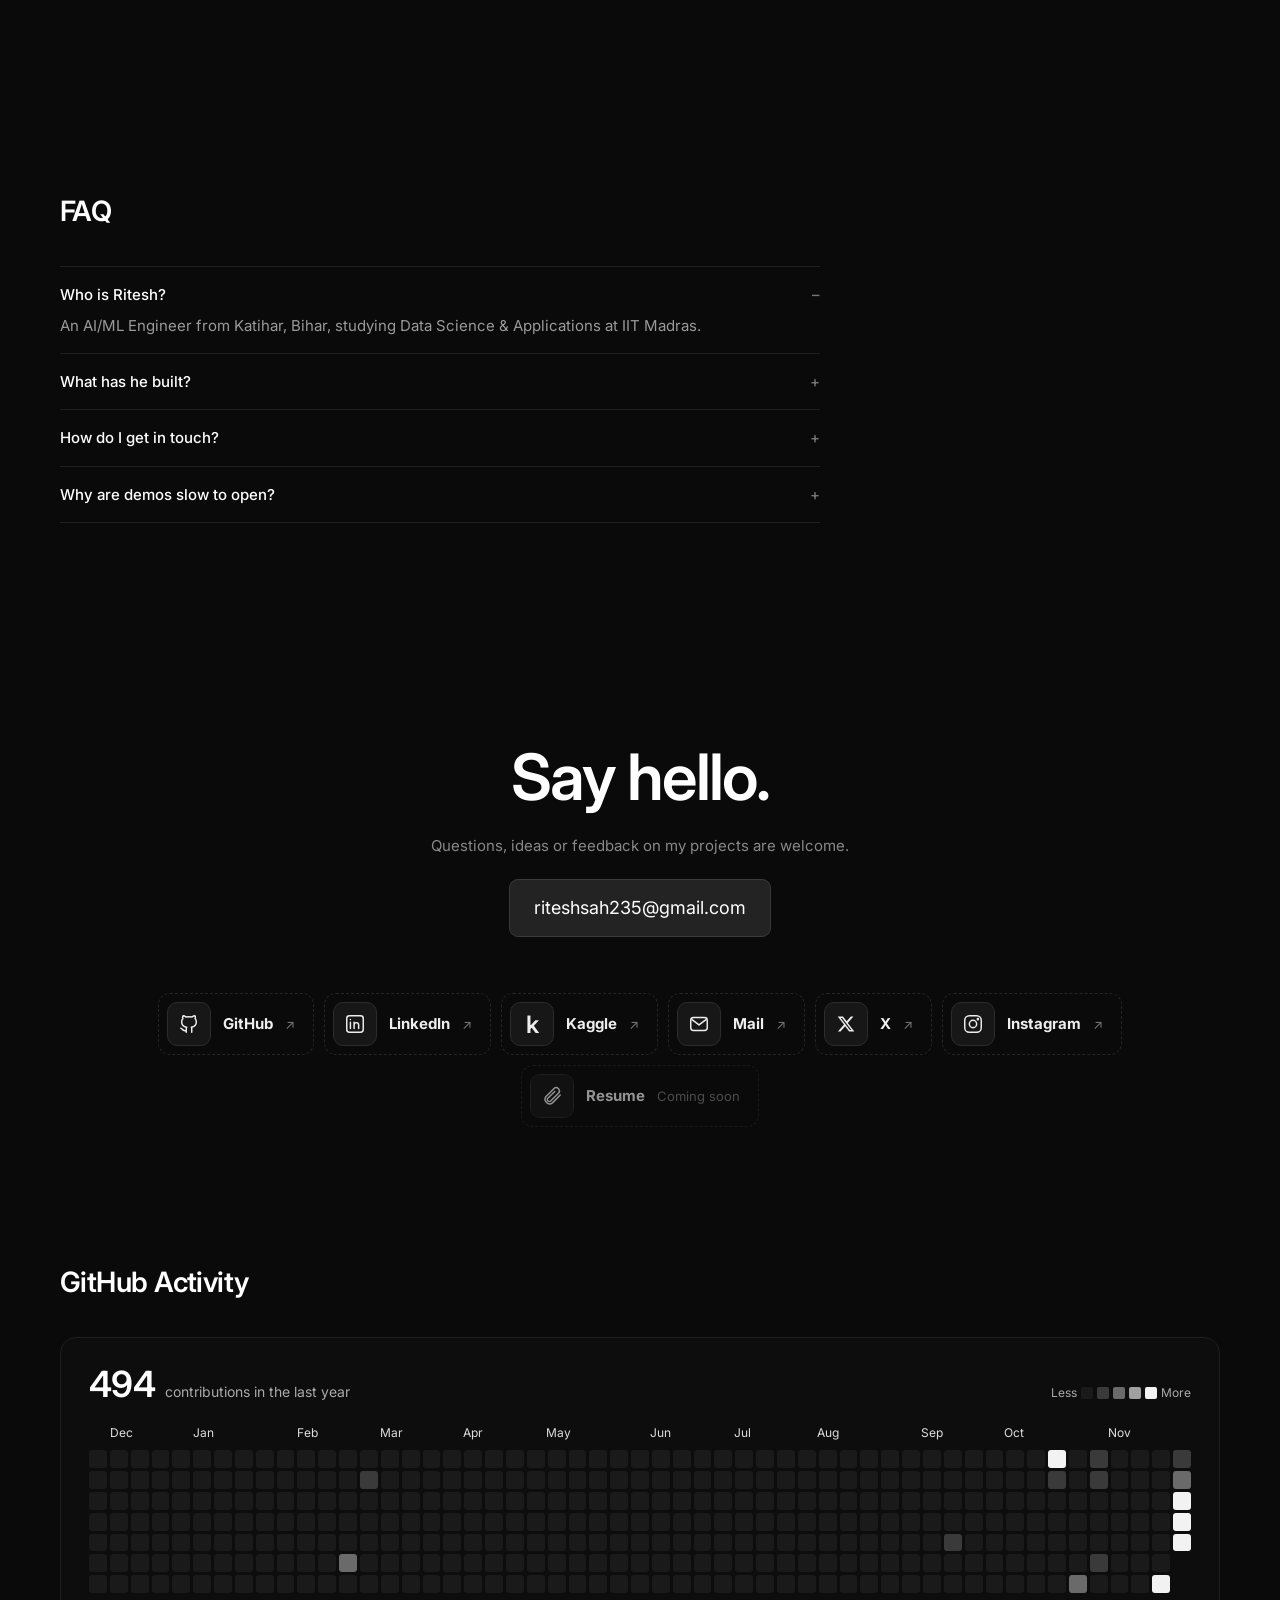
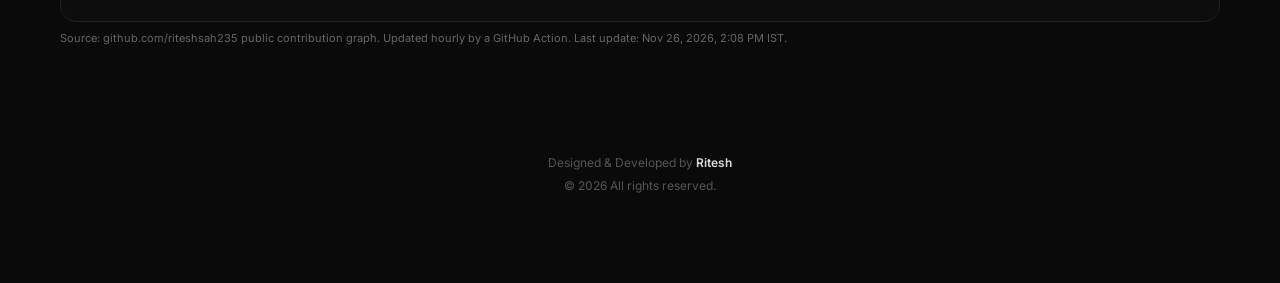
==== commit 37e43ef7: "Add GitHub photo halftone portrait and Built demo links" ====
--- a/index.html
+++ b/index.html
@@ -29,7 +29,7 @@
   </div>
   <aside class="clients">
     <h6>BUILT</h6>
-    <a href="#works">NexusLife</a><a href="#works">Bomb Tag</a><a href="#works">CS Arena</a>
+    <a href="https://nexuslife-dg8a.onrender.com/" target="_blank" rel="noopener">NexusLife</a><a href="https://bomb-tag-arena.onrender.com/" target="_blank" rel="noopener">Bomb Tag</a><a href="https://cs-arena-kz30.onrender.com/" target="_blank" rel="noopener">CS Arena</a>
   </aside>
 </section>
 
@@ -131,3 +131,4 @@
 <script src="assets/js/app.js"></script>
 </body>
 </html>
+
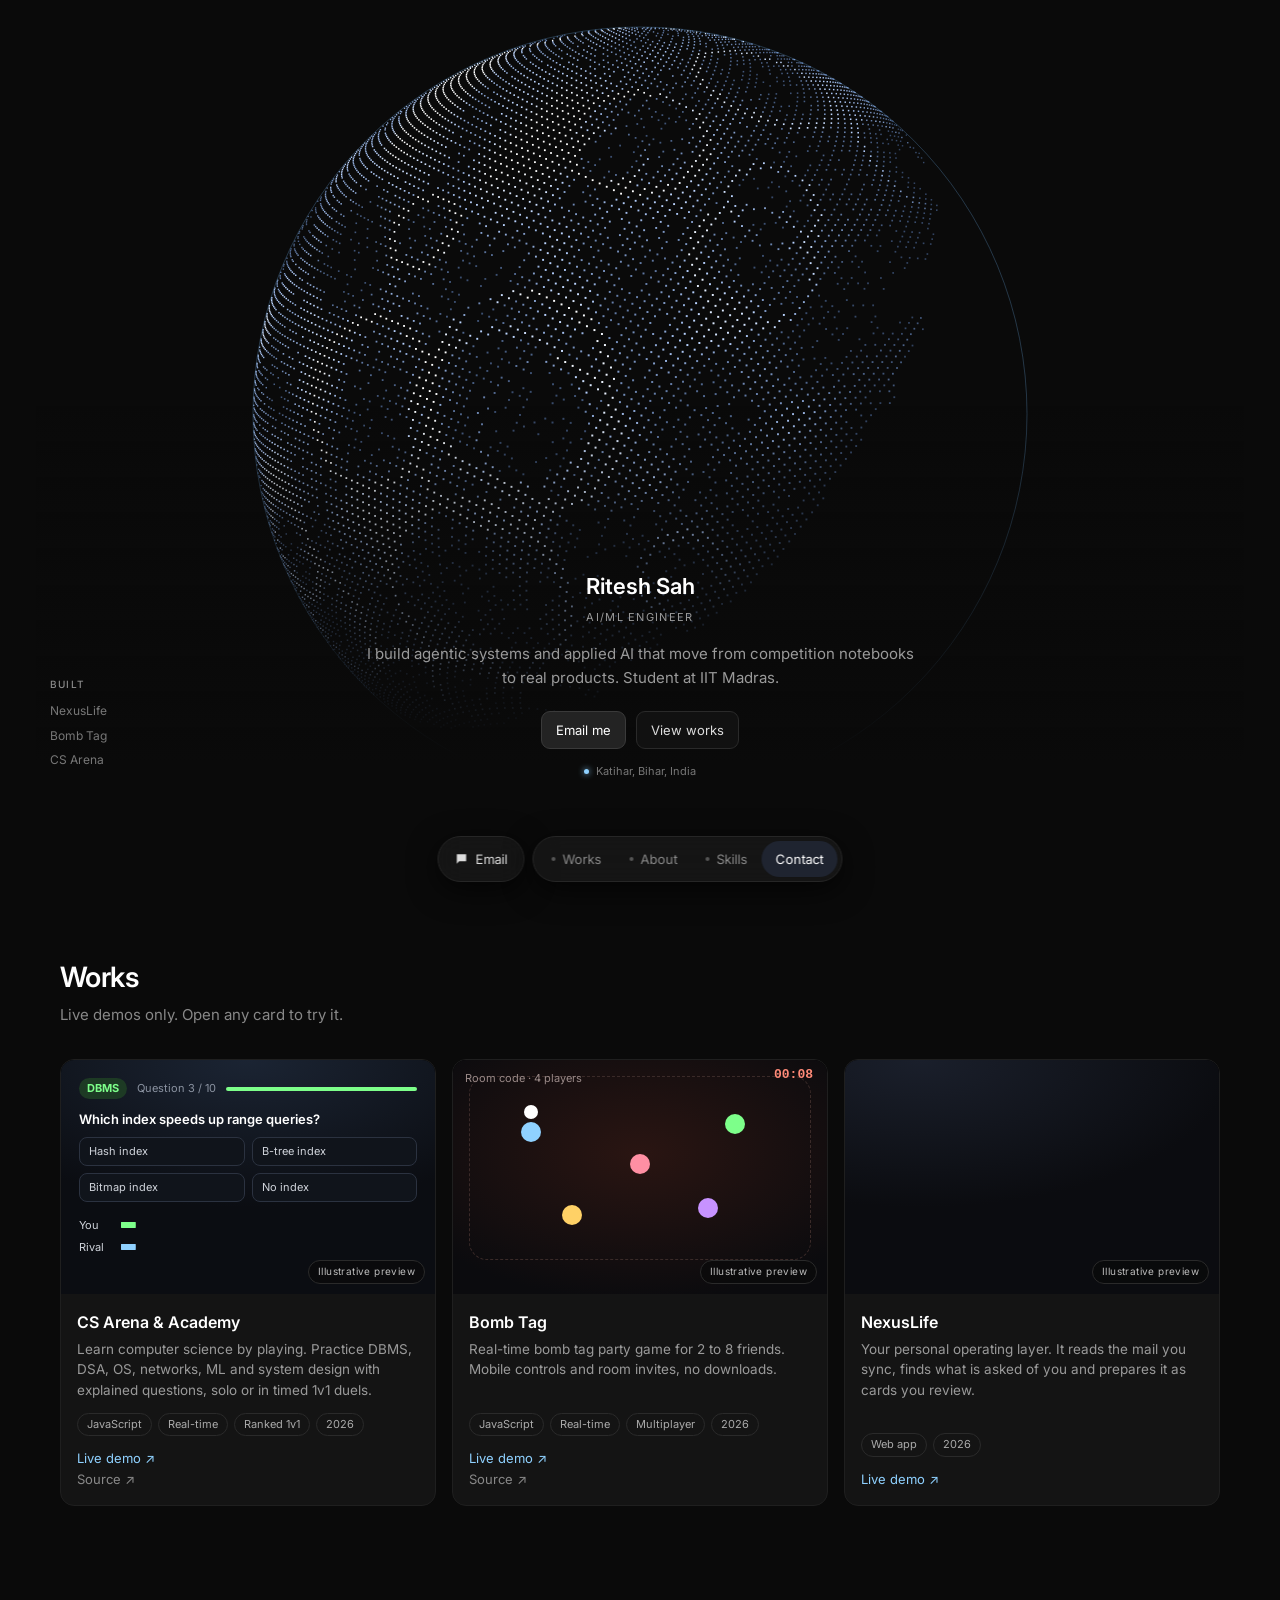
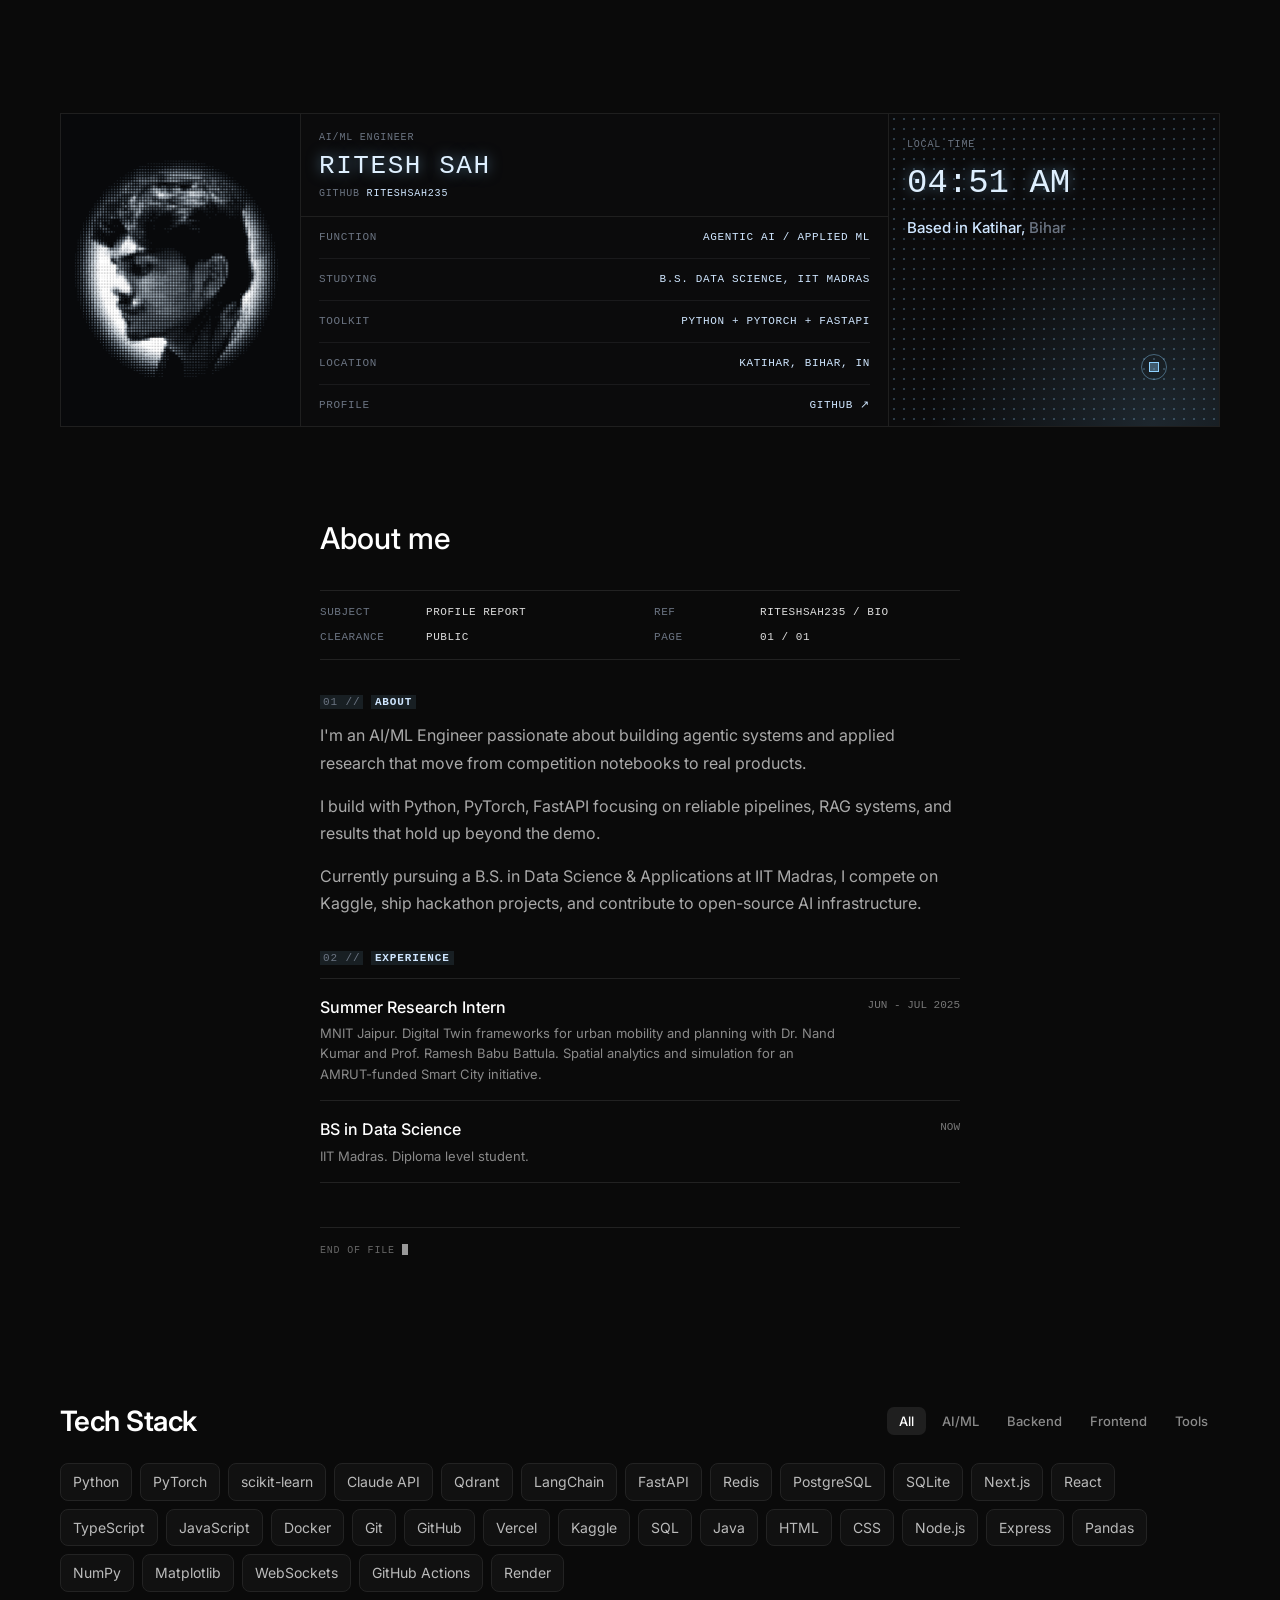
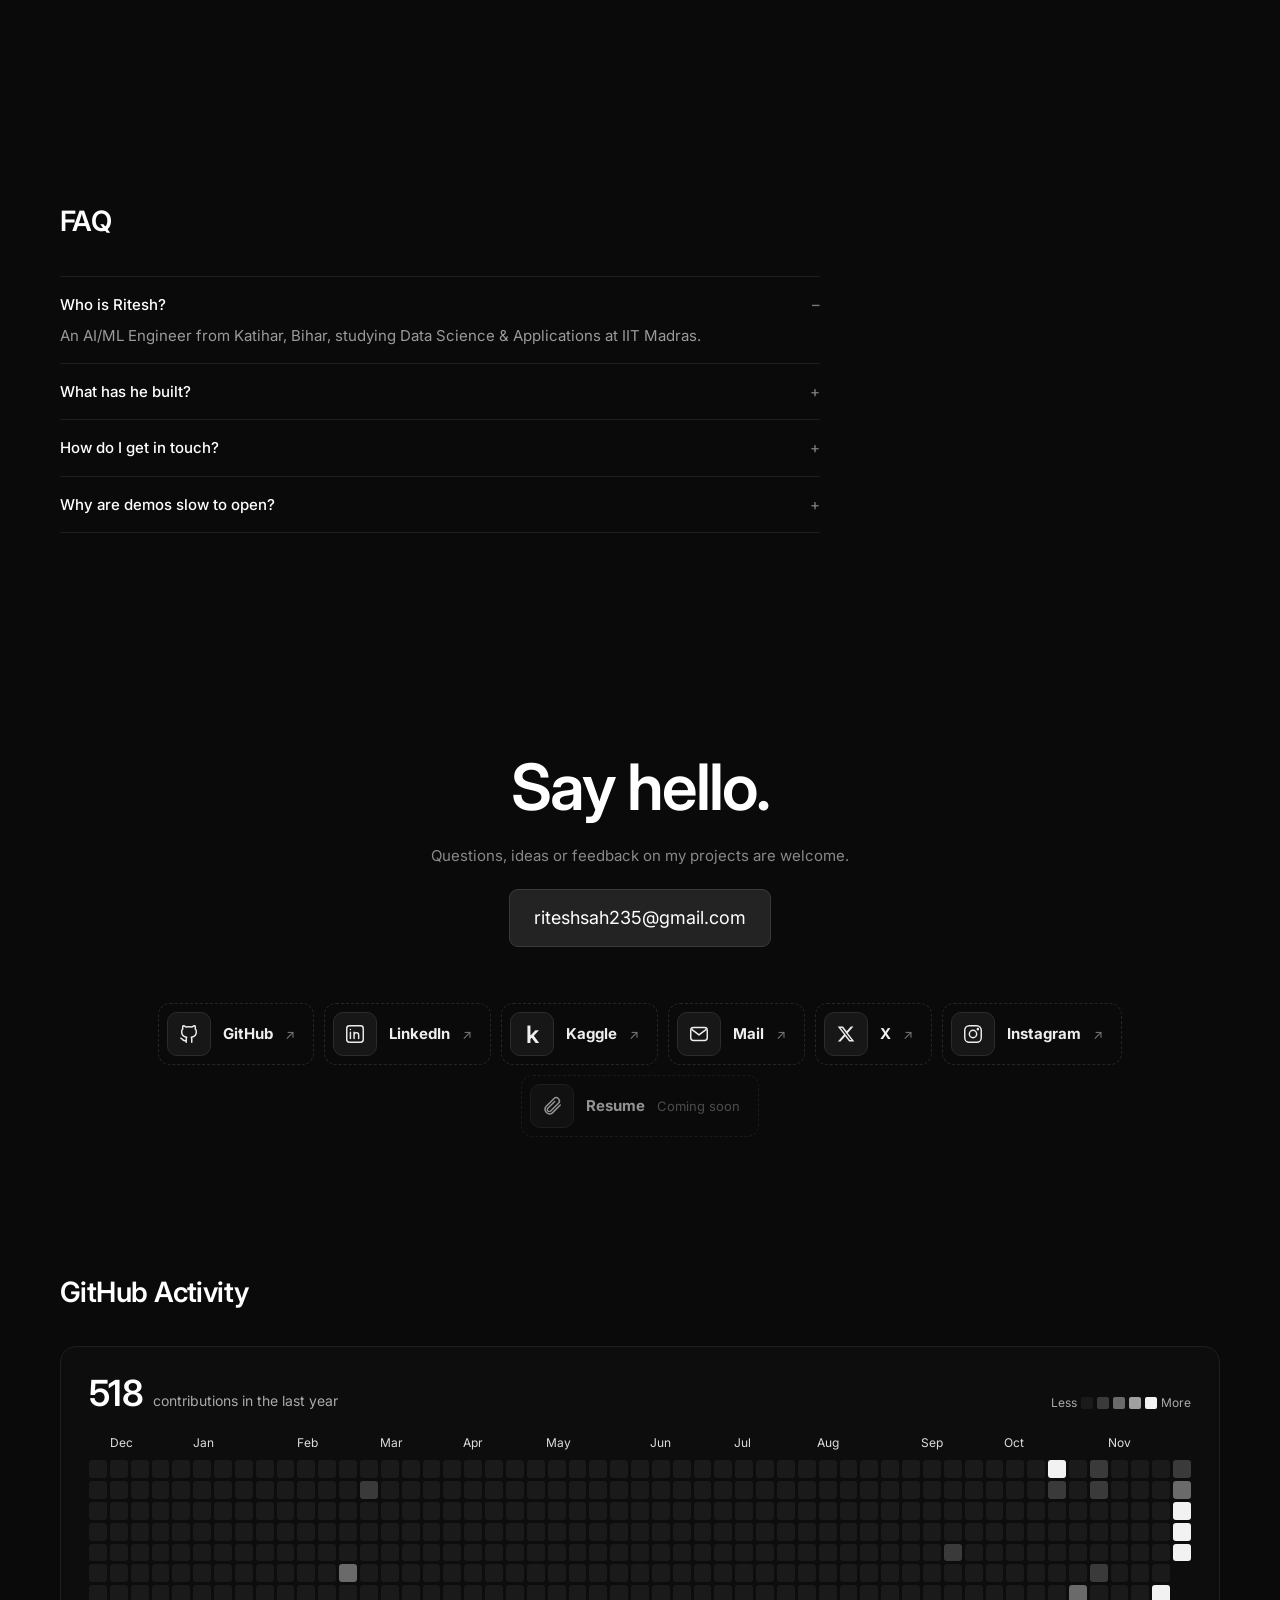
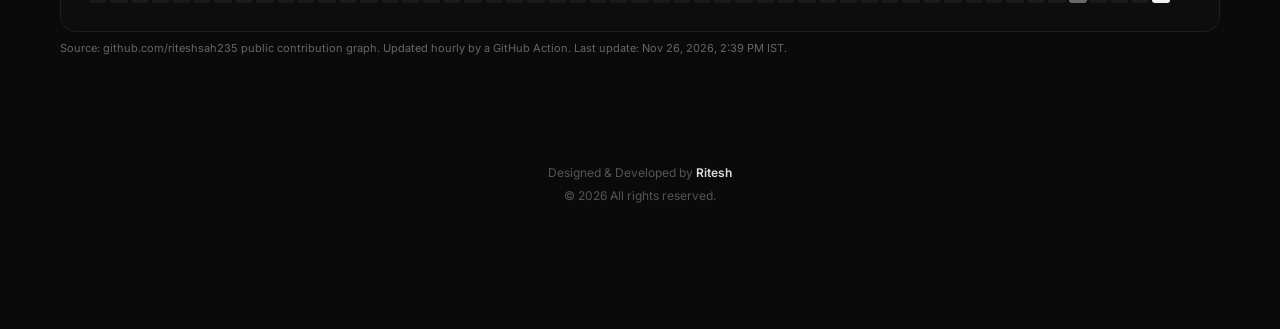
==== commit c3d8a26f: "Expand tech stack: AI/ML, backend, frontend and tools filters" ====
--- a/index.html
+++ b/index.html
@@ -93,8 +93,8 @@
 
 <section id="skills" class="stack-sec" data-reveal>
   <div class="stack-head"><h2>Tech Stack</h2>
-    <div class="filters" role="tablist"><button class="on" data-f="all">All</button><button data-f="lang">Languages</button><button data-f="web">Web</button><button data-f="data">Data &amp; ML</button><button data-f="sys">Systems</button><button data-f="tools">Tools</button></div></div>
-  <div class="chips"><span class="chip" data-g="lang data">Python</span><span class="chip" data-g="lang web">JavaScript</span><span class="chip" data-g="lang data">SQL</span><span class="chip" data-g="lang">Java</span><span class="chip" data-g="web">HTML</span><span class="chip" data-g="web">CSS</span><span class="chip" data-g="web">Node.js</span><span class="chip" data-g="web">Express</span><span class="chip" data-g="web data">FastAPI</span><span class="chip" data-g="data">PyTorch</span><span class="chip" data-g="data">Pandas</span><span class="chip" data-g="data">NumPy</span><span class="chip" data-g="data">Matplotlib</span><span class="chip" data-g="data">scikit-learn</span><span class="chip" data-g="sys">PostgreSQL</span><span class="chip" data-g="web sys">WebSockets</span><span class="chip" data-g="tools">Git</span><span class="chip" data-g="tools">GitHub Actions</span><span class="chip" data-g="tools">Render</span><span class="chip" data-g="tools">Vercel</span></div>
+    <div class="filters" role="tablist"><button class="on" data-f="all">All</button><button data-f="ai">AI/ML</button><button data-f="backend">Backend</button><button data-f="frontend">Frontend</button><button data-f="tools">Tools</button></div></div>
+  <div class="chips"><span class="chip" data-g="backend ai">Python</span><span class="chip" data-g="ai">PyTorch</span><span class="chip" data-g="ai">scikit-learn</span><span class="chip" data-g="ai">Claude API</span><span class="chip" data-g="ai backend">Qdrant</span><span class="chip" data-g="ai">LangChain</span><span class="chip" data-g="backend">FastAPI</span><span class="chip" data-g="backend">Redis</span><span class="chip" data-g="backend">PostgreSQL</span><span class="chip" data-g="backend">SQLite</span><span class="chip" data-g="frontend">Next.js</span><span class="chip" data-g="frontend">React</span><span class="chip" data-g="frontend">TypeScript</span><span class="chip" data-g="frontend backend">JavaScript</span><span class="chip" data-g="tools">Docker</span><span class="chip" data-g="tools">Git</span><span class="chip" data-g="tools">GitHub</span><span class="chip" data-g="tools">Vercel</span><span class="chip" data-g="tools ai">Kaggle</span><span class="chip" data-g="backend">SQL</span><span class="chip" data-g="backend">Java</span><span class="chip" data-g="frontend">HTML</span><span class="chip" data-g="frontend">CSS</span><span class="chip" data-g="backend">Node.js</span><span class="chip" data-g="backend">Express</span><span class="chip" data-g="ai">Pandas</span><span class="chip" data-g="ai">NumPy</span><span class="chip" data-g="ai">Matplotlib</span><span class="chip" data-g="backend">WebSockets</span><span class="chip" data-g="tools">GitHub Actions</span><span class="chip" data-g="tools">Render</span></div>
 </section>
 
 <section id="faq" class="faq" data-reveal>
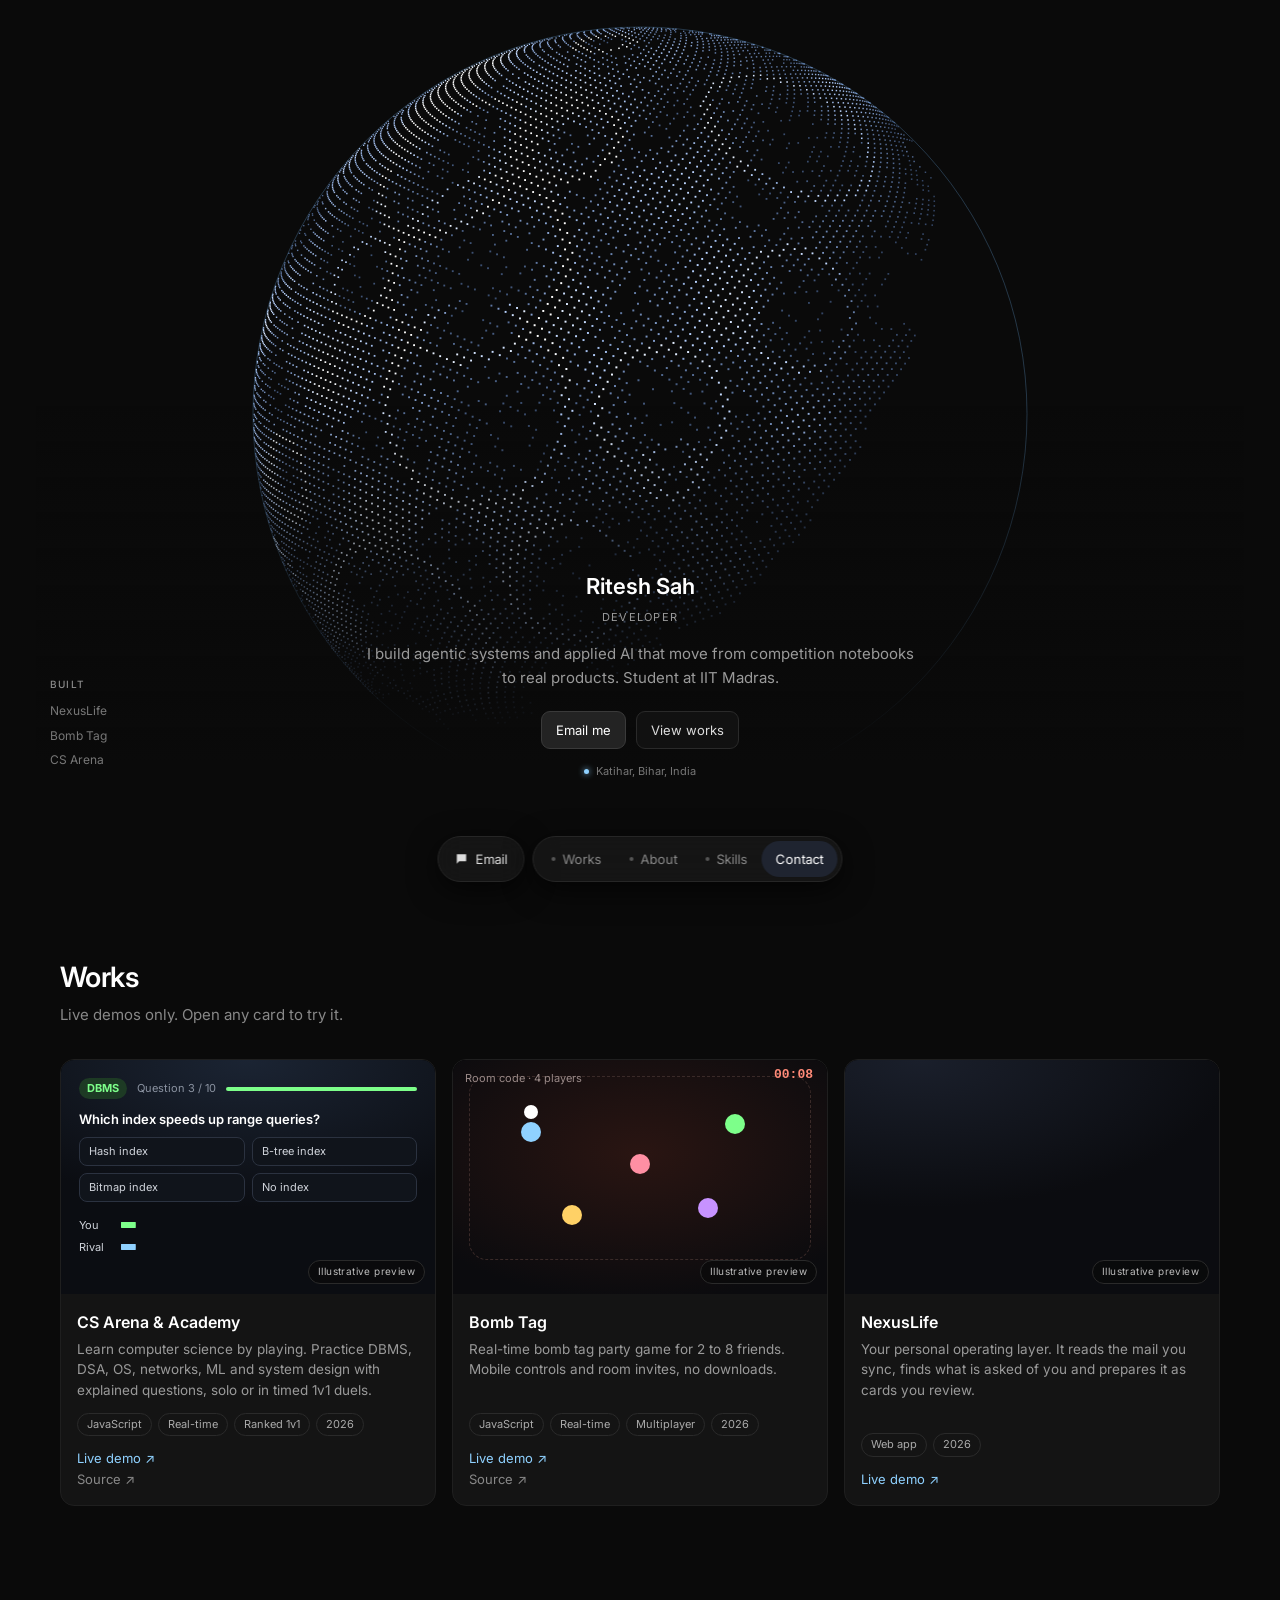
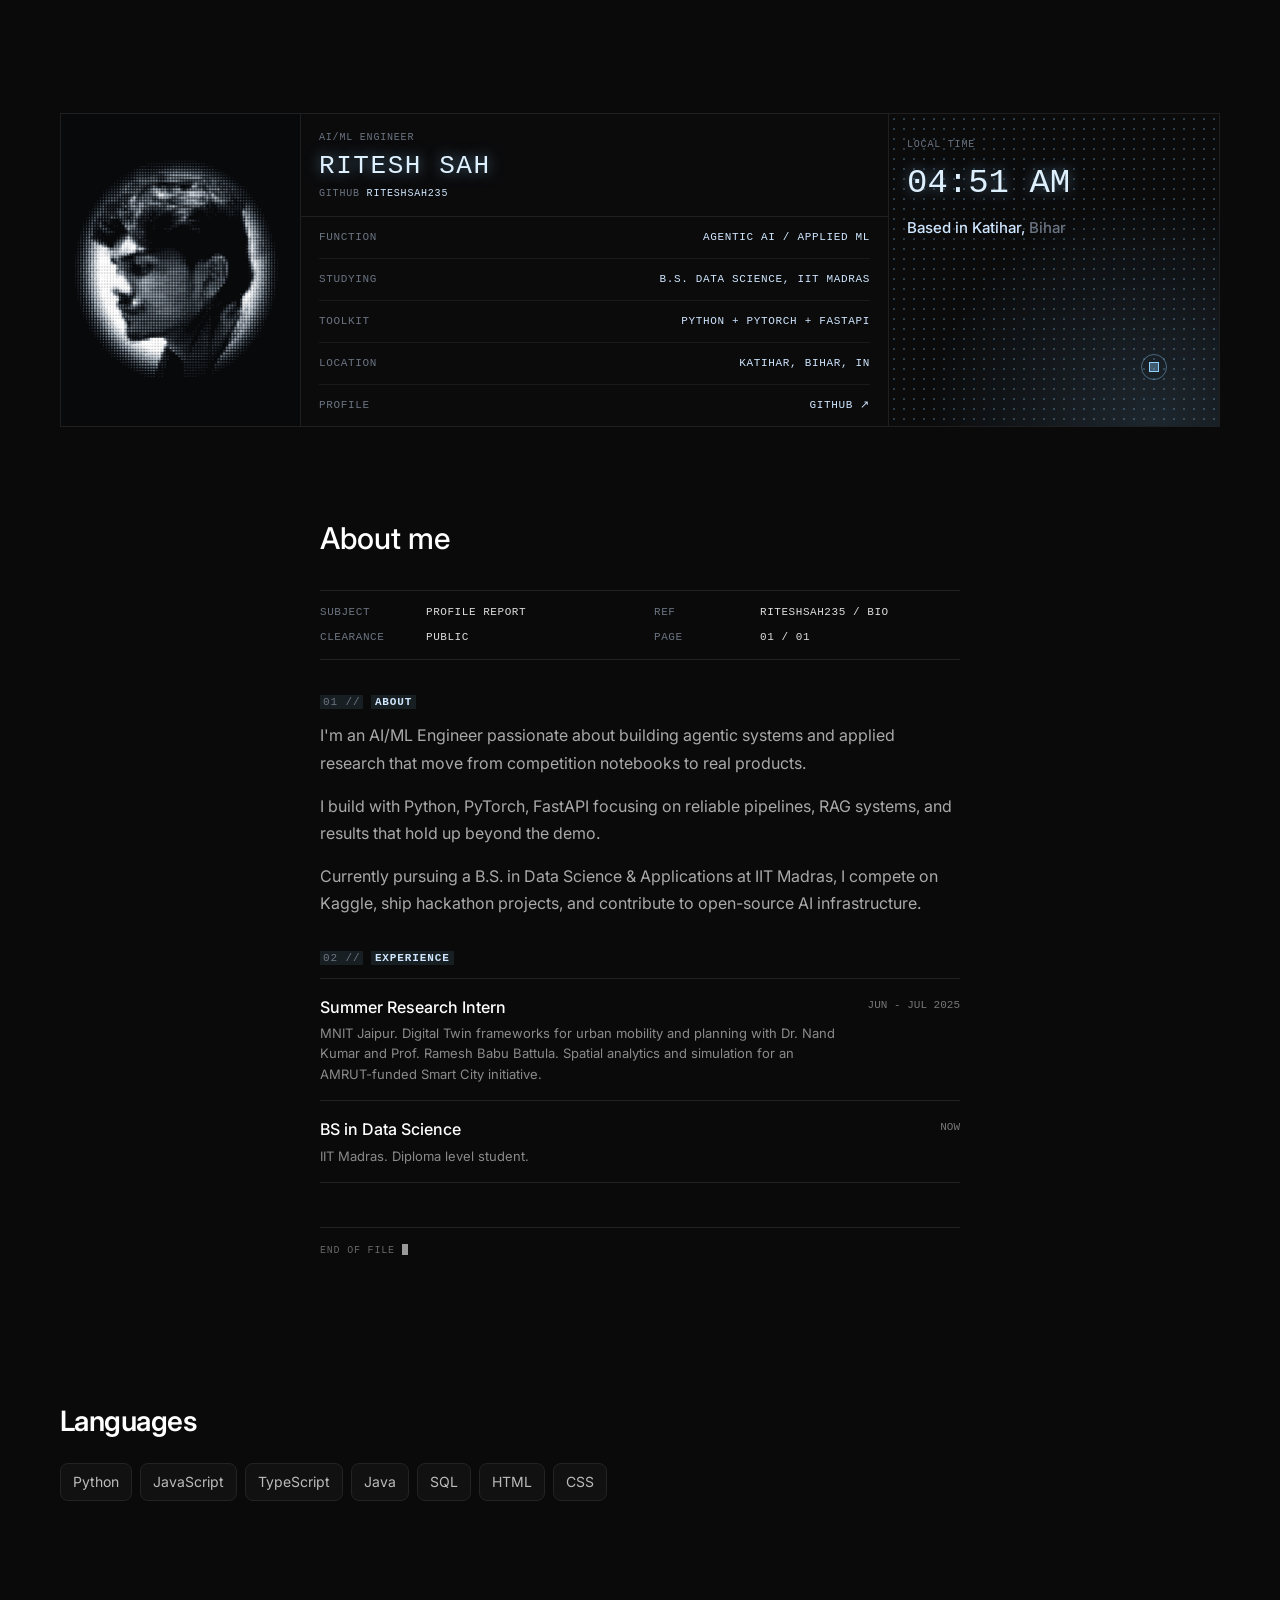
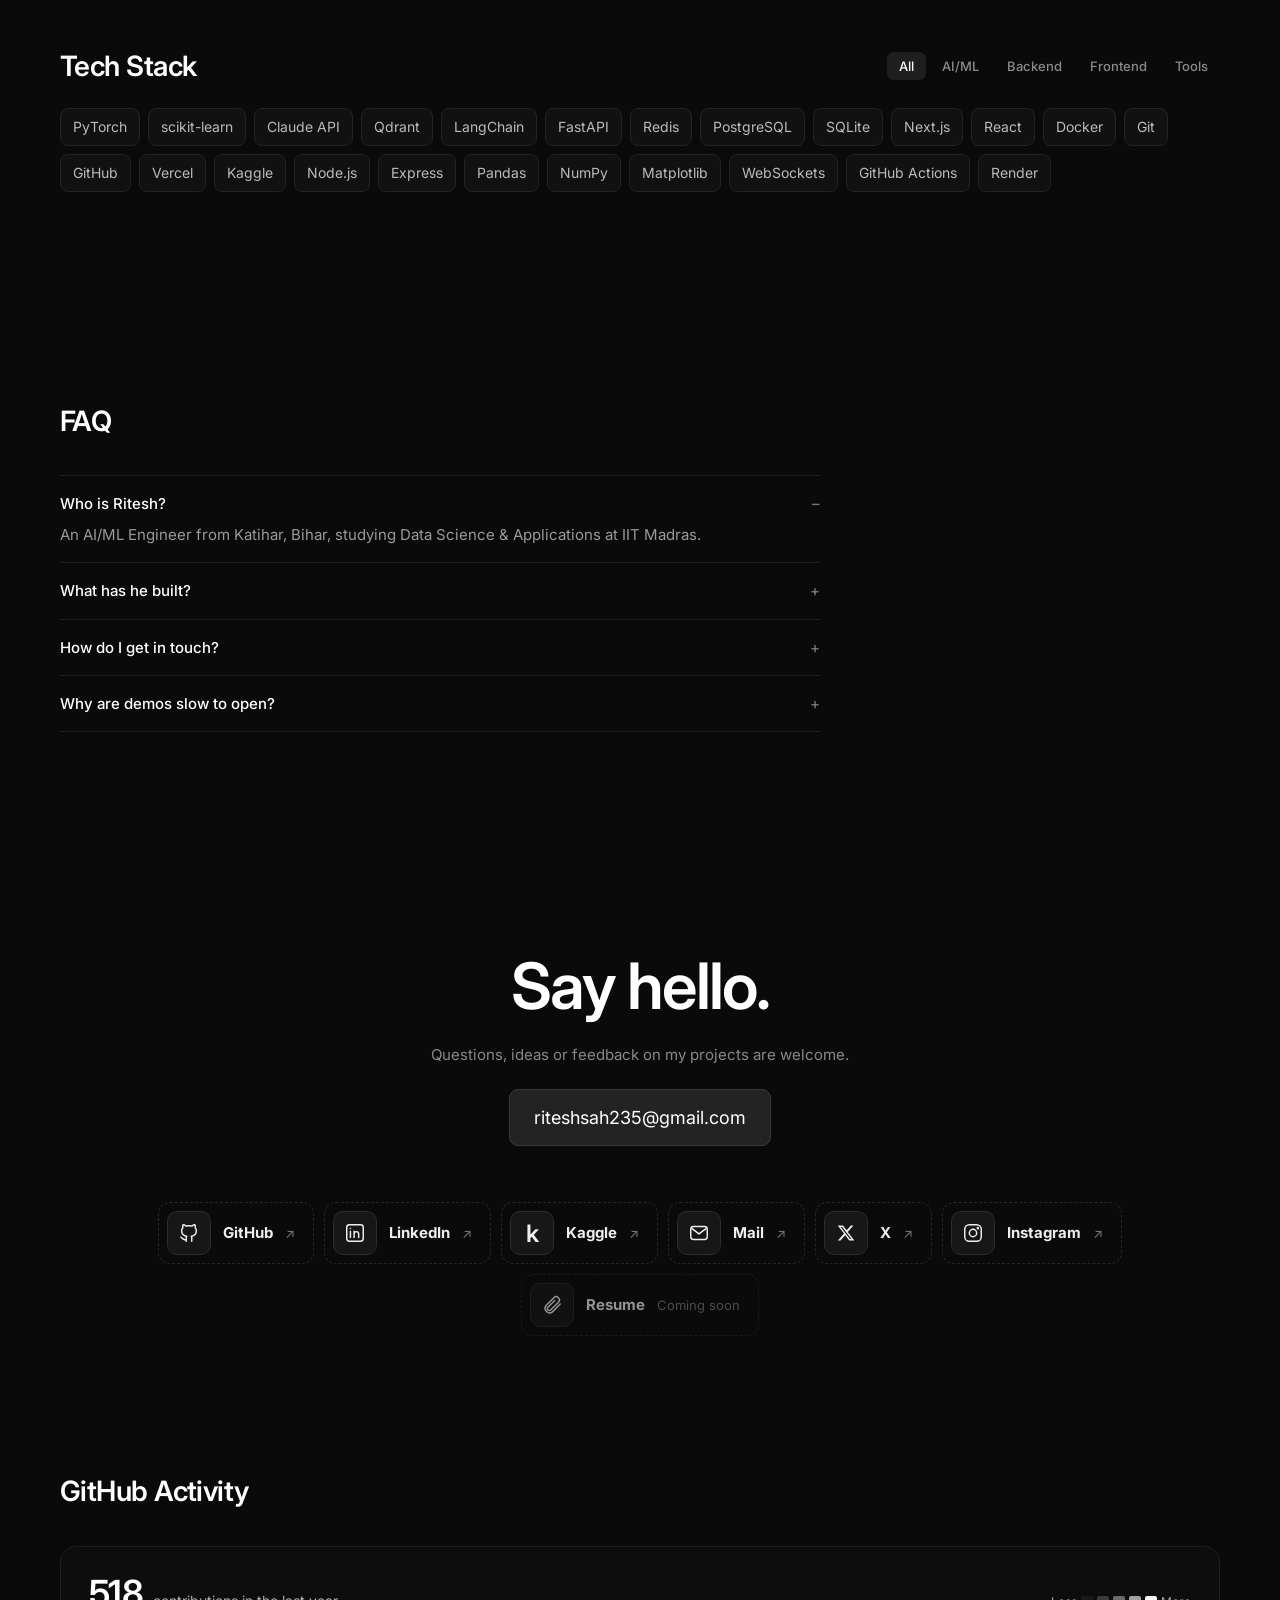
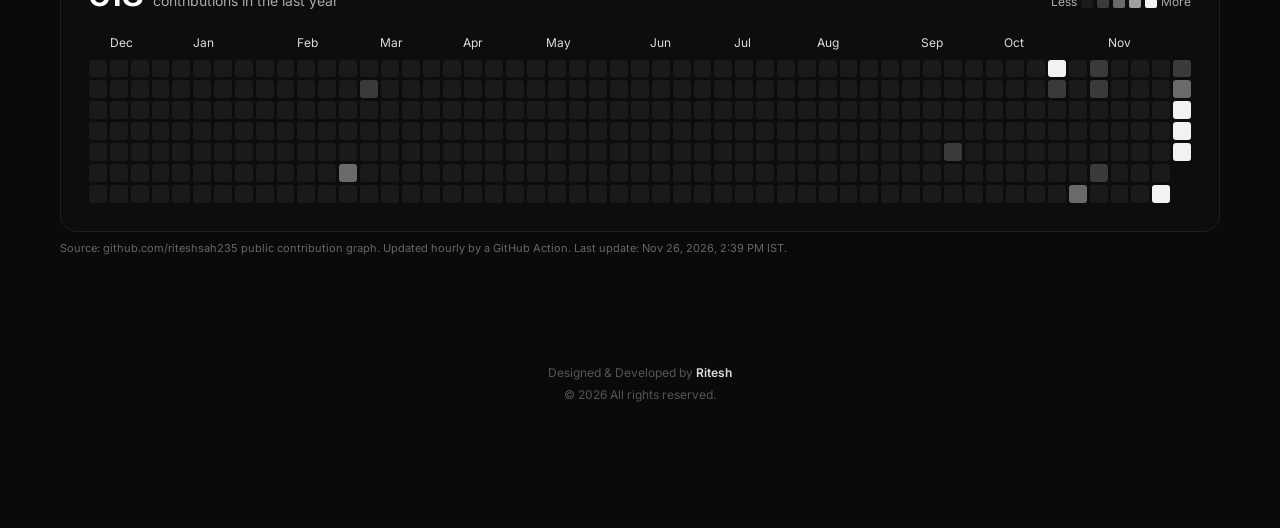
==== commit a64a6439: "Add Languages section" ====
--- a/index.html
+++ b/index.html
@@ -91,10 +91,15 @@
   </div>
 </section>
 
+<section id="languages" class="stack-sec" data-reveal>
+  <div class="stack-head"><h2>Languages</h2></div>
+  <div class="chips"><span class="chip" data-g="lang">Python</span><span class="chip" data-g="lang">JavaScript</span><span class="chip" data-g="lang">TypeScript</span><span class="chip" data-g="lang">Java</span><span class="chip" data-g="lang">SQL</span><span class="chip" data-g="lang">HTML</span><span class="chip" data-g="lang">CSS</span></div>
+</section>
+
 <section id="skills" class="stack-sec" data-reveal>
   <div class="stack-head"><h2>Tech Stack</h2>
     <div class="filters" role="tablist"><button class="on" data-f="all">All</button><button data-f="ai">AI/ML</button><button data-f="backend">Backend</button><button data-f="frontend">Frontend</button><button data-f="tools">Tools</button></div></div>
-  <div class="chips"><span class="chip" data-g="backend ai">Python</span><span class="chip" data-g="ai">PyTorch</span><span class="chip" data-g="ai">scikit-learn</span><span class="chip" data-g="ai">Claude API</span><span class="chip" data-g="ai backend">Qdrant</span><span class="chip" data-g="ai">LangChain</span><span class="chip" data-g="backend">FastAPI</span><span class="chip" data-g="backend">Redis</span><span class="chip" data-g="backend">PostgreSQL</span><span class="chip" data-g="backend">SQLite</span><span class="chip" data-g="frontend">Next.js</span><span class="chip" data-g="frontend">React</span><span class="chip" data-g="frontend">TypeScript</span><span class="chip" data-g="frontend backend">JavaScript</span><span class="chip" data-g="tools">Docker</span><span class="chip" data-g="tools">Git</span><span class="chip" data-g="tools">GitHub</span><span class="chip" data-g="tools">Vercel</span><span class="chip" data-g="tools ai">Kaggle</span><span class="chip" data-g="backend">SQL</span><span class="chip" data-g="backend">Java</span><span class="chip" data-g="frontend">HTML</span><span class="chip" data-g="frontend">CSS</span><span class="chip" data-g="backend">Node.js</span><span class="chip" data-g="backend">Express</span><span class="chip" data-g="ai">Pandas</span><span class="chip" data-g="ai">NumPy</span><span class="chip" data-g="ai">Matplotlib</span><span class="chip" data-g="backend">WebSockets</span><span class="chip" data-g="tools">GitHub Actions</span><span class="chip" data-g="tools">Render</span></div>
+  <div class="chips"><span class="chip" data-g="ai">PyTorch</span><span class="chip" data-g="ai">scikit-learn</span><span class="chip" data-g="ai">Claude API</span><span class="chip" data-g="ai backend">Qdrant</span><span class="chip" data-g="ai">LangChain</span><span class="chip" data-g="backend">FastAPI</span><span class="chip" data-g="backend">Redis</span><span class="chip" data-g="backend">PostgreSQL</span><span class="chip" data-g="backend">SQLite</span><span class="chip" data-g="frontend">Next.js</span><span class="chip" data-g="frontend">React</span><span class="chip" data-g="tools">Docker</span><span class="chip" data-g="tools">Git</span><span class="chip" data-g="tools">GitHub</span><span class="chip" data-g="tools">Vercel</span><span class="chip" data-g="tools ai">Kaggle</span><span class="chip" data-g="backend">Node.js</span><span class="chip" data-g="backend">Express</span><span class="chip" data-g="ai">Pandas</span><span class="chip" data-g="ai">NumPy</span><span class="chip" data-g="ai">Matplotlib</span><span class="chip" data-g="backend">WebSockets</span><span class="chip" data-g="tools">GitHub Actions</span><span class="chip" data-g="tools">Render</span></div>
 </section>
 
 <section id="faq" class="faq" data-reveal>
@@ -131,4 +136,3 @@
 <script src="assets/js/app.js"></script>
 </body>
 </html>
-
--- a/assets/css/style.css
+++ b/assets/css/style.css
@@ -7,7 +7,7 @@
 #moon{position:absolute;left:50%;top:0;transform:translateX(-50%);width:min(900px,120vw);height:min(900px,120vw);pointer-events:none}
 .hero-text{position:relative;text-align:center;max-width:560px;margin-top:40vh}
 h1{font-size:22px;font-weight:600;color:#fff}
-.role{font-size:11px;letter-spacing:.12em;color:#9a9a9a;margin:6px 0 16px}
+.role{font-size:11px;letter-spacing:.12em;color:#9a9a9a;margin:6px 0 16px;transition:opacity .18s ease}.role.blink{opacity:0}
 .lead{color:#9a9a9a;font-size:15px}
 .cta{display:flex;gap:10px;justify-content:center;margin:22px 0 14px}
 .btn{display:inline-flex;align-items:center;padding:8px 14px;border-radius:9px;border:1px solid #2a2a2a;background:#111;font-size:13px;color:#ddd;transition:.2s}
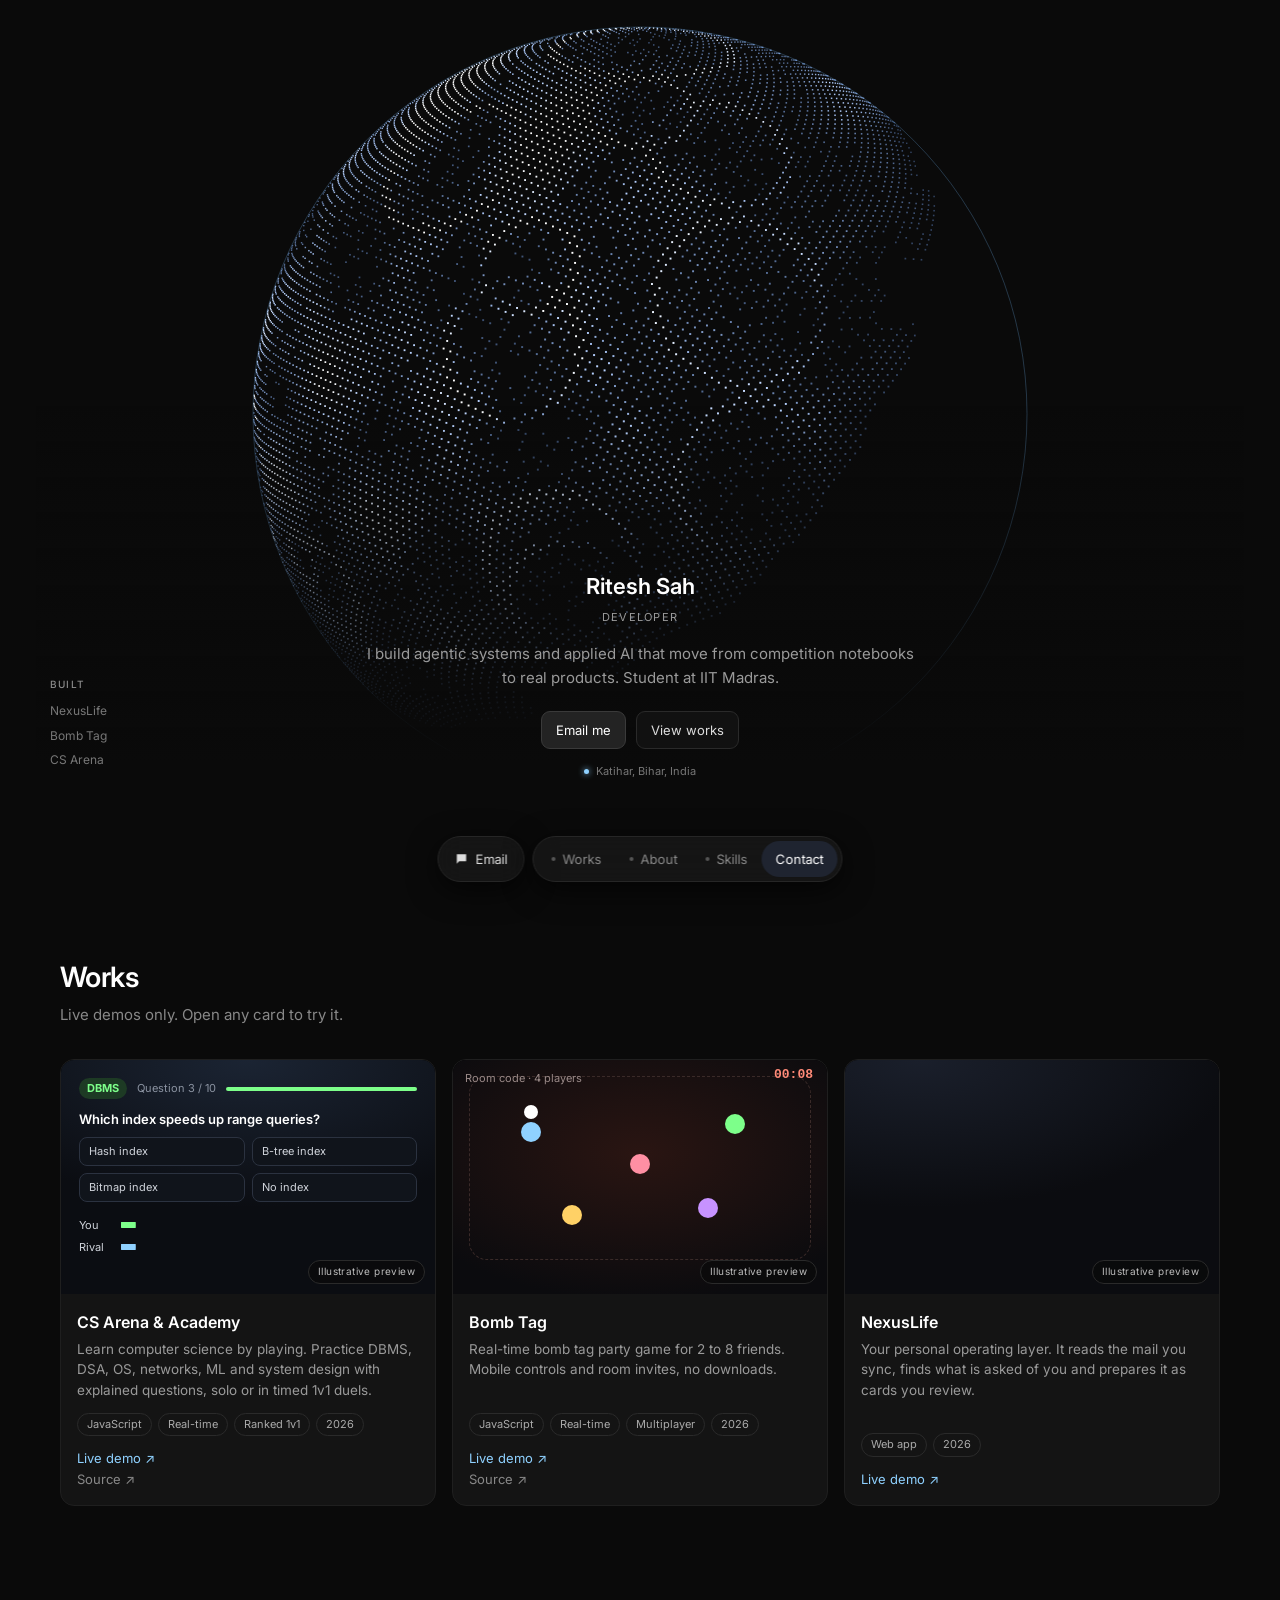
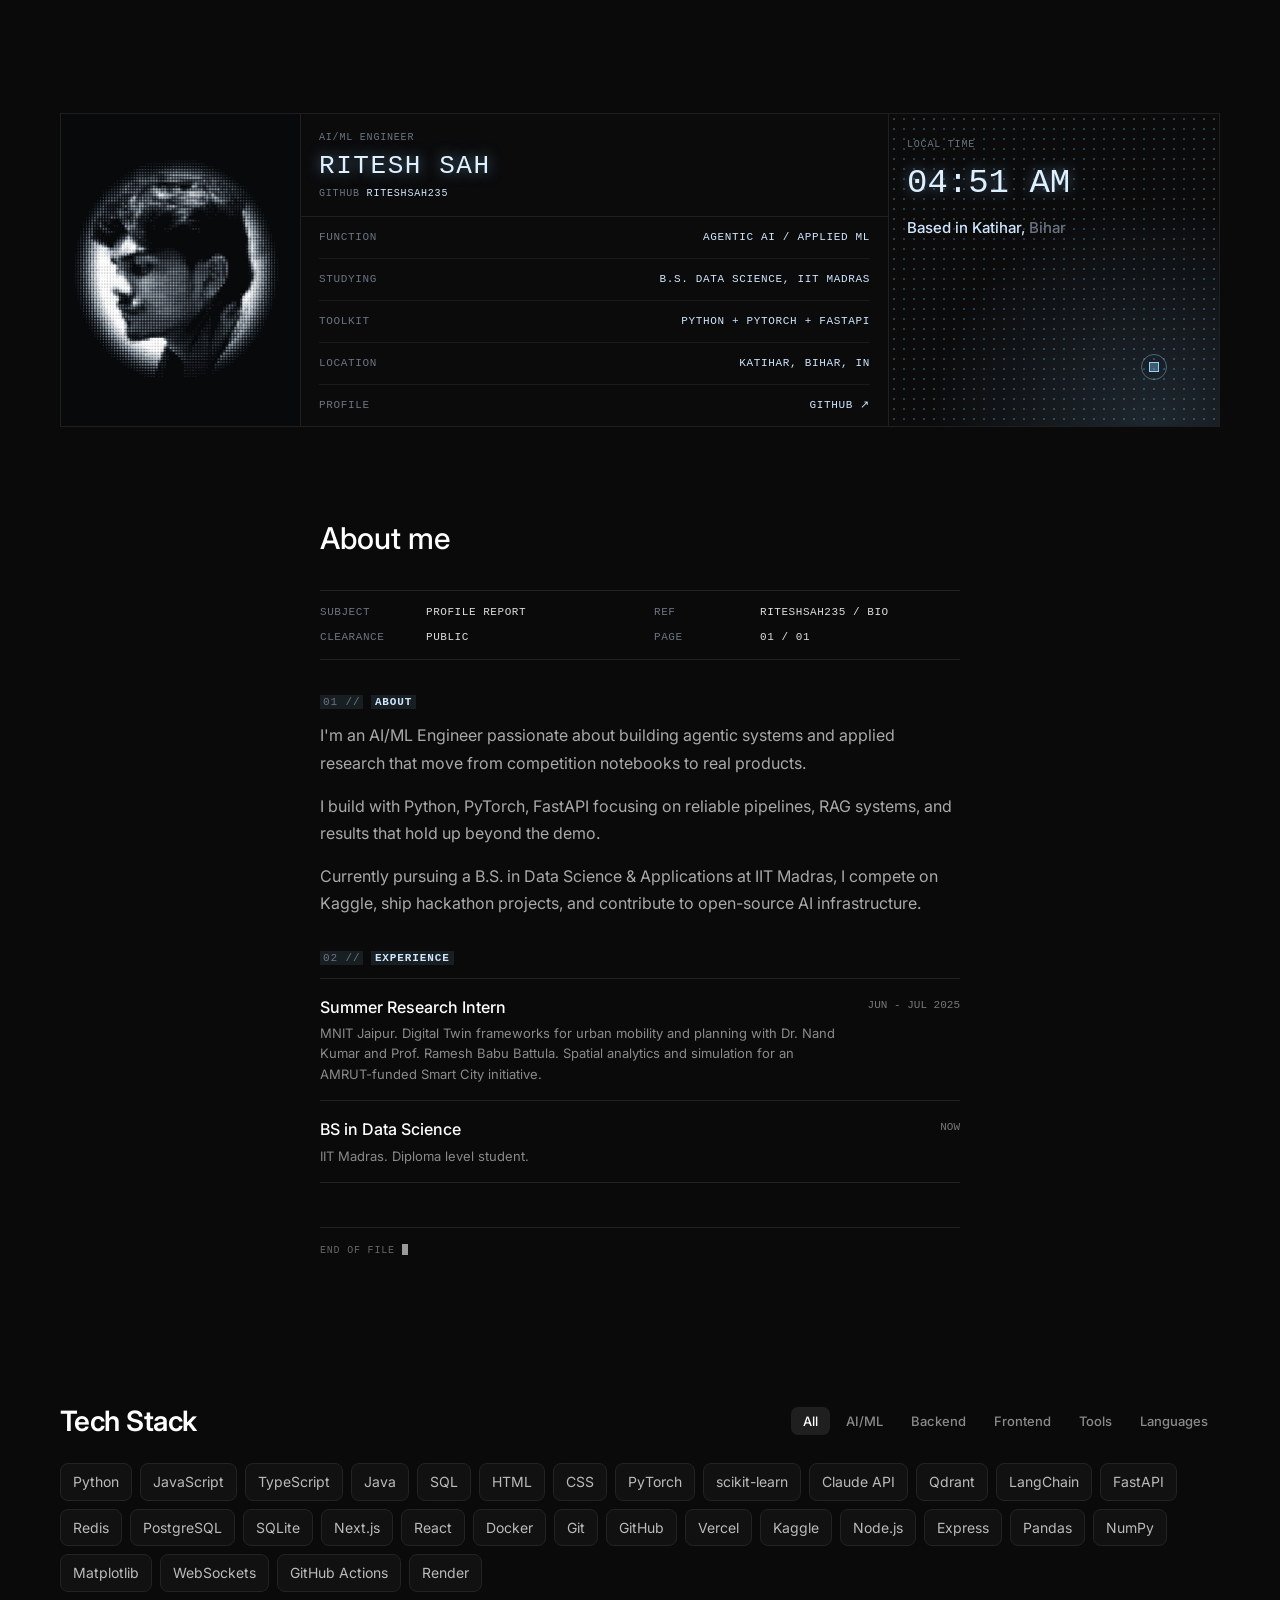
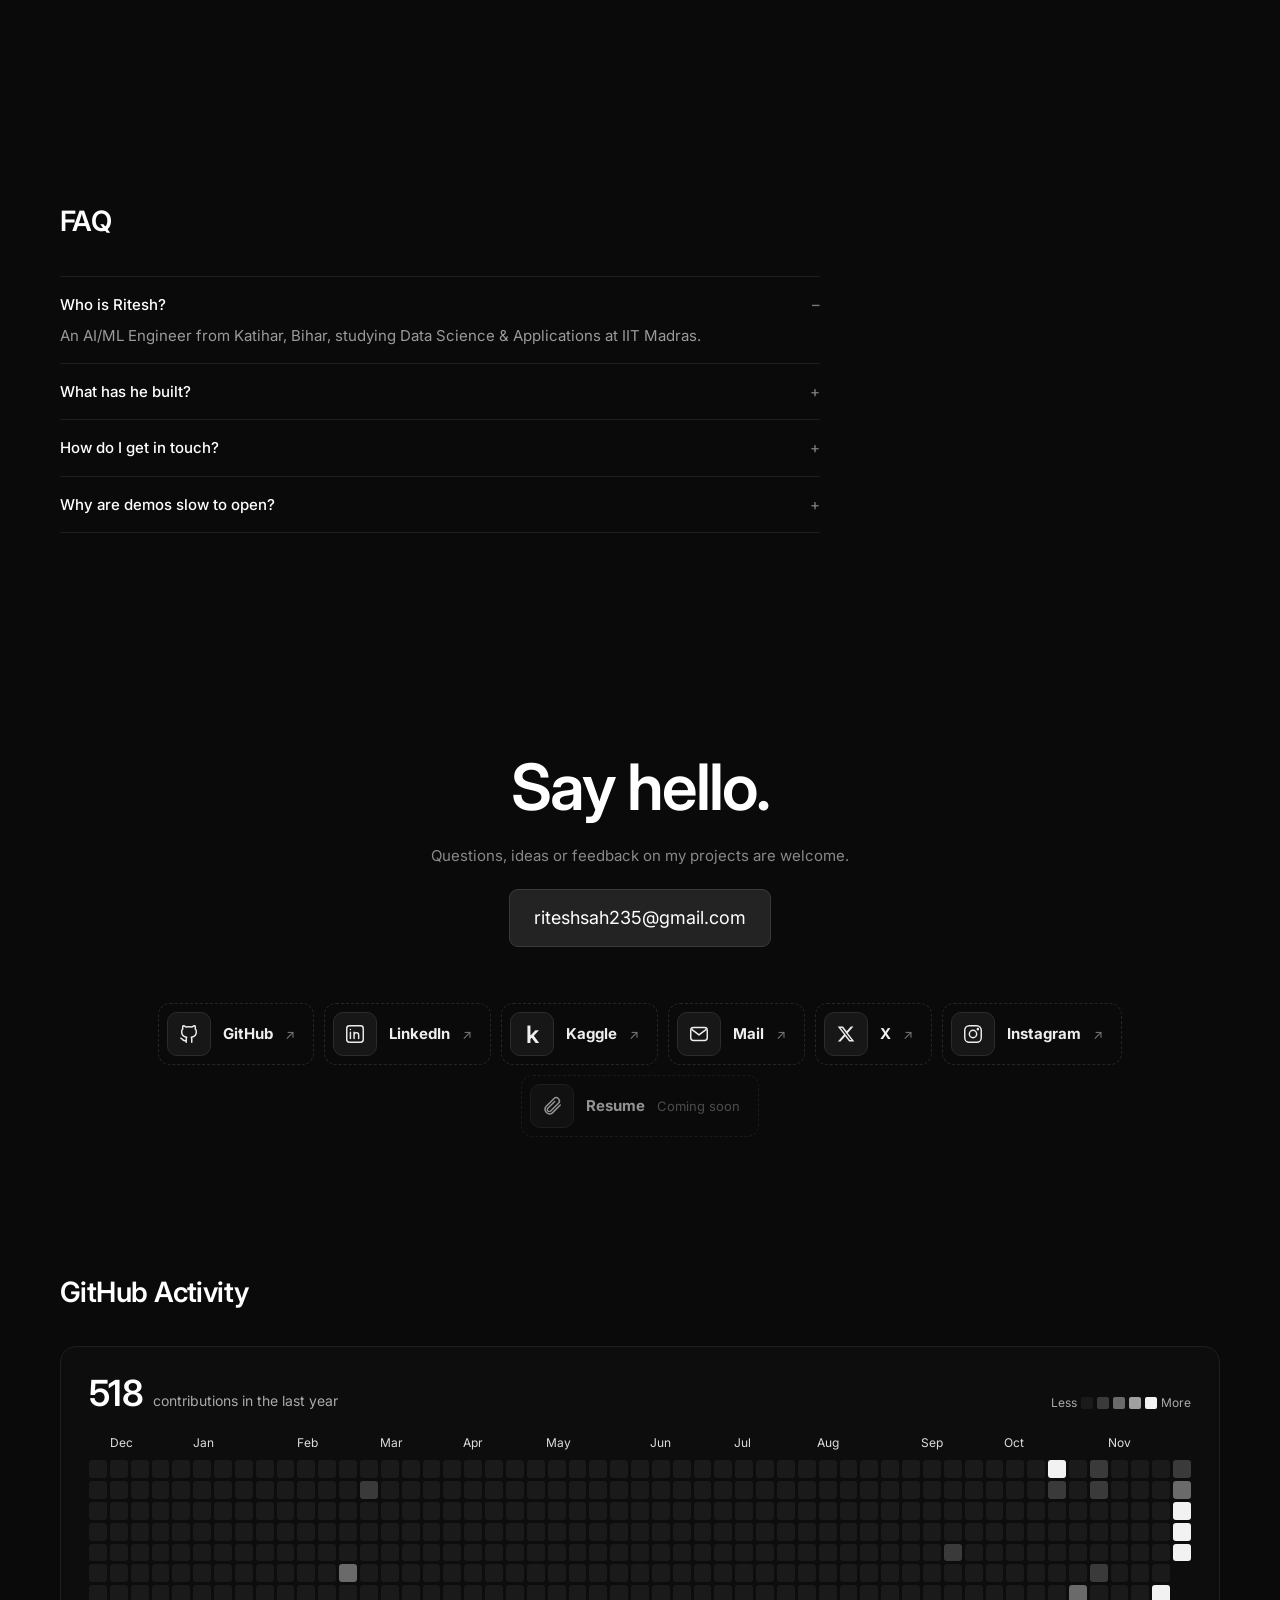
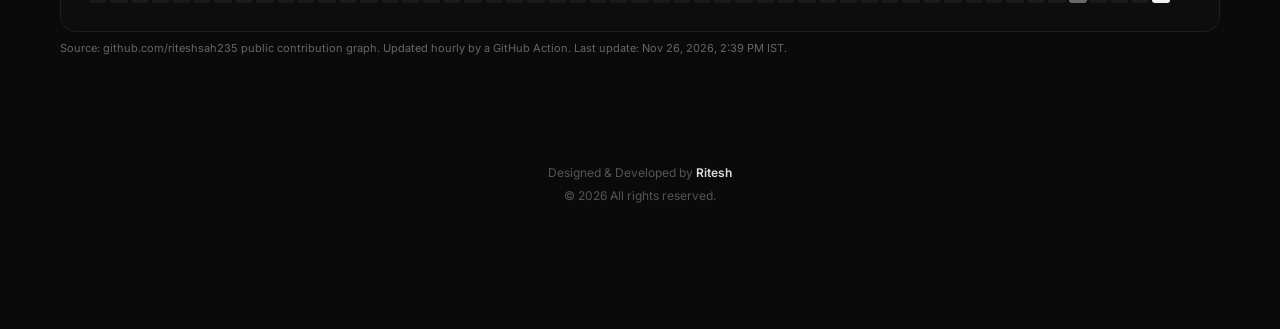
==== commit c2eb90b4: "Move Languages into Tech Stack as a filter category" ====
--- a/index.html
+++ b/index.html
@@ -91,15 +91,10 @@
   </div>
 </section>
 
-<section id="languages" class="stack-sec" data-reveal>
-  <div class="stack-head"><h2>Languages</h2></div>
-  <div class="chips"><span class="chip" data-g="lang">Python</span><span class="chip" data-g="lang">JavaScript</span><span class="chip" data-g="lang">TypeScript</span><span class="chip" data-g="lang">Java</span><span class="chip" data-g="lang">SQL</span><span class="chip" data-g="lang">HTML</span><span class="chip" data-g="lang">CSS</span></div>
-</section>
-
 <section id="skills" class="stack-sec" data-reveal>
   <div class="stack-head"><h2>Tech Stack</h2>
-    <div class="filters" role="tablist"><button class="on" data-f="all">All</button><button data-f="ai">AI/ML</button><button data-f="backend">Backend</button><button data-f="frontend">Frontend</button><button data-f="tools">Tools</button></div></div>
-  <div class="chips"><span class="chip" data-g="ai">PyTorch</span><span class="chip" data-g="ai">scikit-learn</span><span class="chip" data-g="ai">Claude API</span><span class="chip" data-g="ai backend">Qdrant</span><span class="chip" data-g="ai">LangChain</span><span class="chip" data-g="backend">FastAPI</span><span class="chip" data-g="backend">Redis</span><span class="chip" data-g="backend">PostgreSQL</span><span class="chip" data-g="backend">SQLite</span><span class="chip" data-g="frontend">Next.js</span><span class="chip" data-g="frontend">React</span><span class="chip" data-g="tools">Docker</span><span class="chip" data-g="tools">Git</span><span class="chip" data-g="tools">GitHub</span><span class="chip" data-g="tools">Vercel</span><span class="chip" data-g="tools ai">Kaggle</span><span class="chip" data-g="backend">Node.js</span><span class="chip" data-g="backend">Express</span><span class="chip" data-g="ai">Pandas</span><span class="chip" data-g="ai">NumPy</span><span class="chip" data-g="ai">Matplotlib</span><span class="chip" data-g="backend">WebSockets</span><span class="chip" data-g="tools">GitHub Actions</span><span class="chip" data-g="tools">Render</span></div>
+    <div class="filters" role="tablist"><button class="on" data-f="all">All</button><button data-f="ai">AI/ML</button><button data-f="backend">Backend</button><button data-f="frontend">Frontend</button><button data-f="tools">Tools</button><button data-f="lang">Languages</button></div></div>
+  <div class="chips"><span class="chip" data-g="lang">Python</span><span class="chip" data-g="lang">JavaScript</span><span class="chip" data-g="lang">TypeScript</span><span class="chip" data-g="lang">Java</span><span class="chip" data-g="lang">SQL</span><span class="chip" data-g="lang">HTML</span><span class="chip" data-g="lang">CSS</span><span class="chip" data-g="ai">PyTorch</span><span class="chip" data-g="ai">scikit-learn</span><span class="chip" data-g="ai">Claude API</span><span class="chip" data-g="ai backend">Qdrant</span><span class="chip" data-g="ai">LangChain</span><span class="chip" data-g="backend">FastAPI</span><span class="chip" data-g="backend">Redis</span><span class="chip" data-g="backend">PostgreSQL</span><span class="chip" data-g="backend">SQLite</span><span class="chip" data-g="frontend">Next.js</span><span class="chip" data-g="frontend">React</span><span class="chip" data-g="tools">Docker</span><span class="chip" data-g="tools">Git</span><span class="chip" data-g="tools">GitHub</span><span class="chip" data-g="tools">Vercel</span><span class="chip" data-g="tools ai">Kaggle</span><span class="chip" data-g="backend">Node.js</span><span class="chip" data-g="backend">Express</span><span class="chip" data-g="ai">Pandas</span><span class="chip" data-g="ai">NumPy</span><span class="chip" data-g="ai">Matplotlib</span><span class="chip" data-g="backend">WebSockets</span><span class="chip" data-g="tools">GitHub Actions</span><span class="chip" data-g="tools">Render</span></div>
 </section>
 
 <section id="faq" class="faq" data-reveal>
